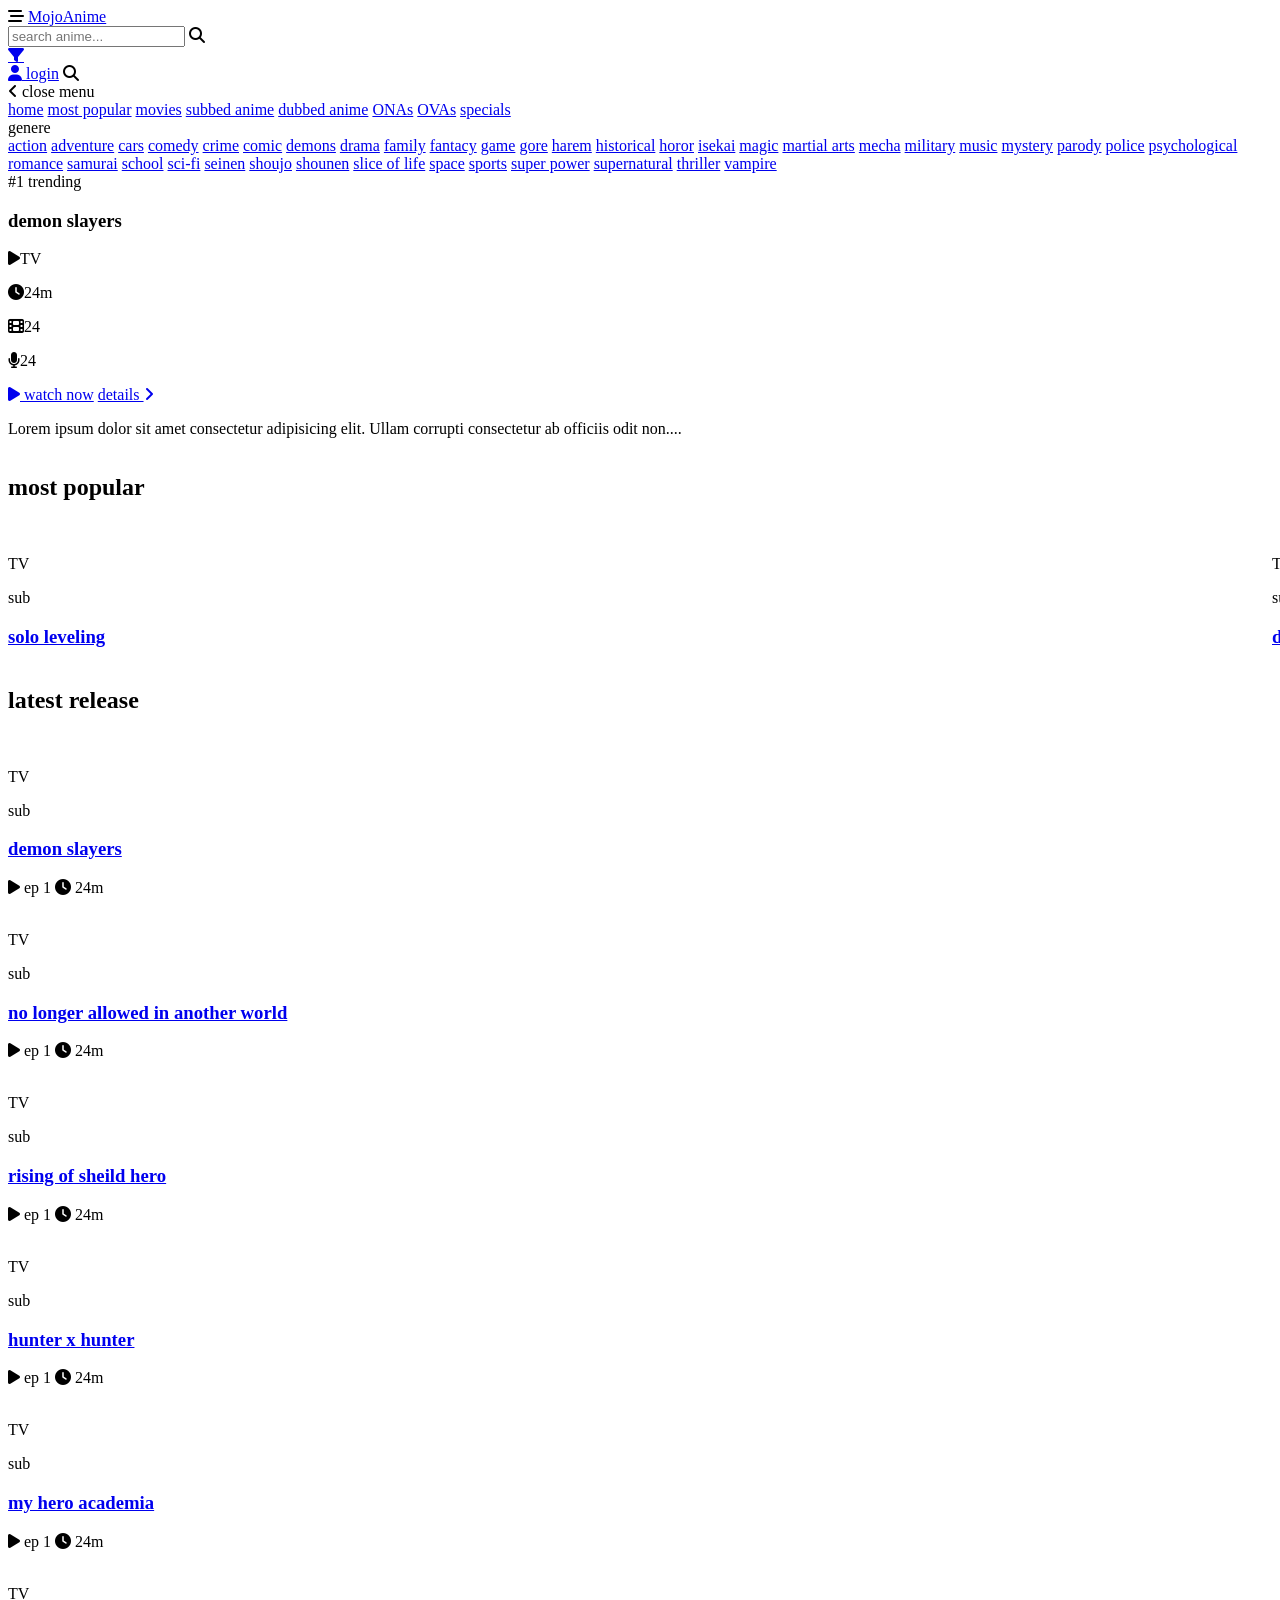
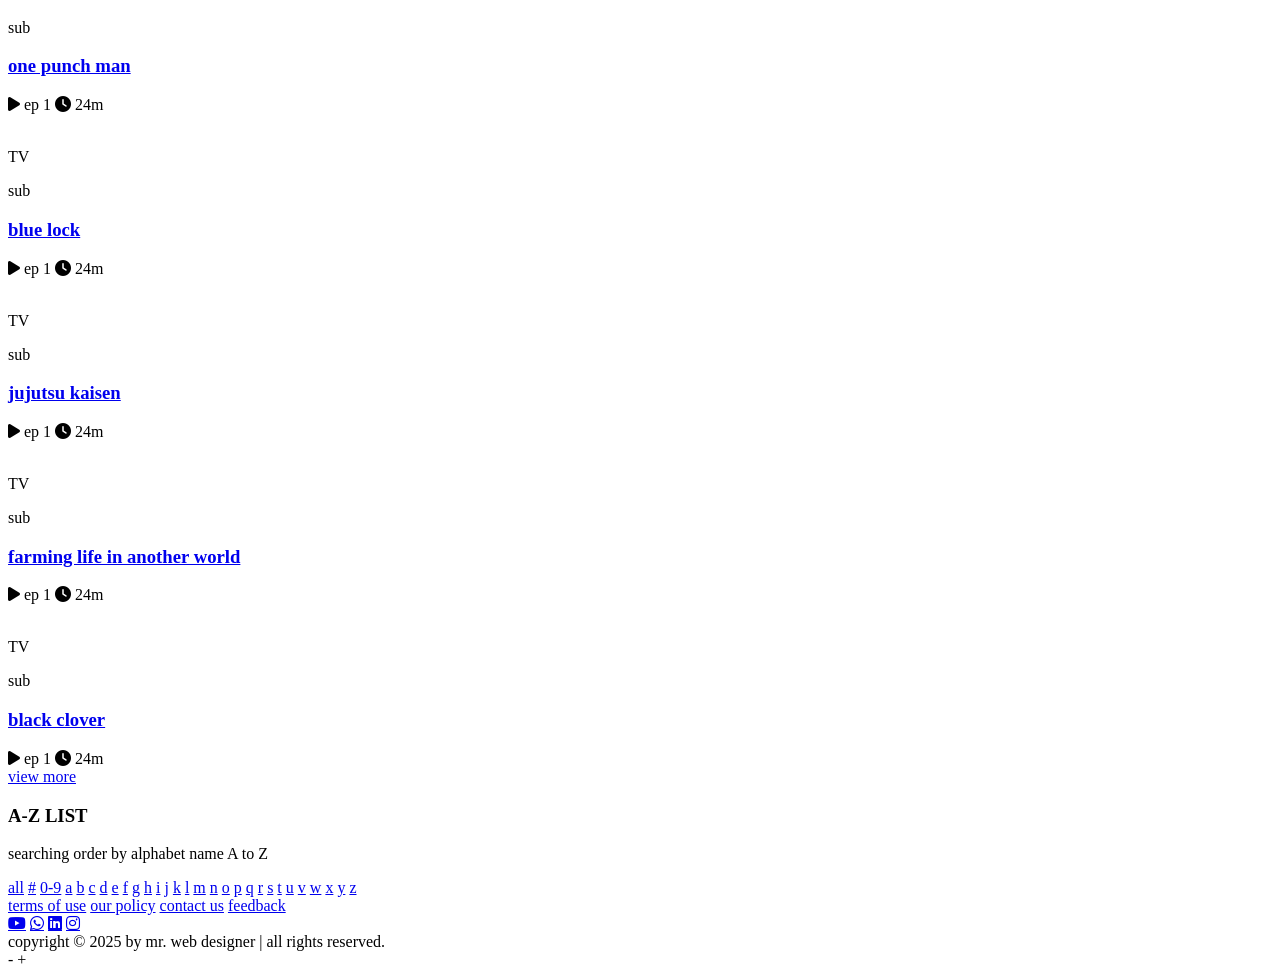
==== index.html @ f56e5560 "Update print statement from 'Hello' to 'Goodbye'" ====
<!DOCTYPE html>
<html lang="en">
<head>
   <meta charset="UTF-8">
<meta name="viewport" content="width=device-width, initial-scale=1.0">
<title>MojoAnime</title>

<base href="/MojoAnime/">

<link rel="stylesheet" href="https://cdn.jsdelivr.net/npm/swiper@11/swiper-bundle.min.css"/>
<link rel="stylesheet" href="css/style.css">
<link rel="stylesheet" href="https://cdnjs.cloudflare.com/ajax/libs/font-awesome/6.5.0/css/all.min.css">
</head>
<body>
   
<header class="header">

   <section class="flex">

      <div class="left">
    <div id="menu-btn" class="fas fa-bars-staggered"></div>
    <a href="index.html" class="logo">MojoAnime</a>
</div>
   
      <div class="search-form">
         <form action="" class="search-bar">
            <input type="search" id="searchBox" class="box" placeholder="search anime...">
            <label for="searchBox" class="fas fa-search"></label>
         </form>
         <a href="filter.html" class="fas fa-filter"></a>
      </div>

      <a href="login.html" class="btn"><i class="fas fa-user"></i> login</a>

      <div id="search-toggler" class="fas fa-search"></div>

   </section>

</header>

<div class="side-bar">

   <nav class="navbar">

      <div id="close-btn"><i class="fas fa-angle-left"></i> close menu</div>

      <a href="home.html">home</a>
      <a href="#">most popular</a>
      <a href="#">movies</a>
      <a href="#">subbed anime</a>
      <a href="#">dubbed anime</a>
      <a href="#">ONAs</a>
      <a href="#">OVAs</a>
      <a href="#">specials</a>

      <div class="title">genere</div>

      <div class="row">
         <a href="#">action</a>
         <a href="#">adventure</a>
         <a href="#">cars</a>
         <a href="#">comedy</a>
         <a href="#">crime</a>
         <a href="#">comic</a>
         <a href="#">demons</a>
         <a href="#">drama</a>
         <a href="#">family</a>
         <a href="#">fantacy</a>
         <a href="#">game</a>
         <a href="#">gore</a>
         <a href="#">harem</a>
         <a href="#">historical</a>
         <a href="#">horor</a>
         <a href="#">isekai</a>
         <a href="#">magic</a>
         <a href="#">martial arts</a>
         <a href="#">mecha</a>
         <a href="#">military</a>
         <a href="#">music</a>
         <a href="#">mystery</a>
         <a href="#">parody</a>
         <a href="#">police</a>
         <a href="#">psychological</a>
         <a href="#">romance</a>
         <a href="#">samurai</a>
         <a href="#">school</a>
         <a href="#">sci-fi</a>
         <a href="#">seinen</a>
         <a href="#">shoujo</a>
         <a href="#">shounen</a>
         <a href="#">slice of life</a>
         <a href="#">space</a>
         <a href="#">sports</a>
         <a href="#">super power</a>
         <a href="#">supernatural</a>
         <a href="#">thriller</a>
         <a href="#">vampire</a>
      </div>

   </nav>

</div>

<div class="hero">

   <div class="hero-slider swiper">

      <div class="swiper-wrapper">

         <div class="slide swiper-slide" style="background:url('images/hero-1.jpg') center/cover no-repeat">
            <section class="content">
               <div>
                  <span>#1 trending</span>
                  <h3>demon slayers</h3>
                  <div class="flex">
                     <p><i class="fas fa-play"></i>TV</p>
                     <p><i class="fas fa-clock"></i>24m</p>
                     <p><i class="fas fa-film"></i>24</p>
                     <p><i class="fas fa-microphone"></i>24</p>
                  </div>
                  <div class="buttons">
                     <a href="watch.html" class="btn"><i class="fas fa-play"></i> watch now</a>
                     <a href="anime_details.html">details <i class="fas fa-angle-right"></i></a>
                  </div>
                  <p class="description">Lorem ipsum dolor sit amet consectetur adipisicing elit. Ullam corrupti consectetur ab officiis odit non....</p>
               </div>
            </section>
         </div>

         <div class="slide swiper-slide" style="background:url('images/hero-2.jpg') center/cover no-repeat">
            <section class="content">
               <div>
                  <span>#2 trending</span>
                  <h3>blue lock</h3>
                  <div class="flex">
                     <p><i class="fas fa-play"></i>TV</p>
                     <p><i class="fas fa-clock"></i>24m</p>
                     <p><i class="fas fa-film"></i>24</p>
                     <p><i class="fas fa-microphone"></i>24</p>
                  </div>
                  <div class="buttons">
                     <a href="#" class="btn"><i class="fas fa-play"></i> watch now</a>
                     <a href="#">details <i class="fas fa-angle-right"></i></a>
                  </div>
                  <p class="description">Lorem ipsum dolor sit amet consectetur adipisicing elit. Ullam corrupti consectetur ab officiis odit non....</p>
               </div>
            </section>
         </div>

         <div class="slide swiper-slide" style="background:url('images/hero-3.jpg') center/cover no-repeat">
            <section class="content">
               <div>
                  <span>#3 trending</span>
                  <h3>jujutsu kaisen</h3>
                  <div class="flex">
                     <p><i class="fas fa-play"></i>TV</p>
                     <p><i class="fas fa-clock"></i>24m</p>
                     <p><i class="fas fa-film"></i>24</p>
                     <p><i class="fas fa-microphone"></i>24</p>
                  </div>
                  <div class="buttons">
                     <a href="#" class="btn"><i class="fas fa-play"></i> watch now</a>
                     <a href="#">details <i class="fas fa-angle-right"></i></a>
                  </div>
                  <p class="description">Lorem ipsum dolor sit amet consectetur adipisicing elit. Ullam corrupti consectetur ab officiis odit non....</p>
               </div>
            </section>
         </div>

         <div class="slide swiper-slide" style="background:url('images/hero-4.jpg') center/cover no-repeat">
            <section class="content">
               <div>
                  <span>#4 trending</span>
                  <h3>Frieren: Beyond Journey's End</h3>
                  <div class="flex">
                     <p><i class="fas fa-play"></i>TV</p>
                     <p><i class="fas fa-clock"></i>24m</p>
                     <p><i class="fas fa-film"></i>24</p>
                     <p><i class="fas fa-microphone"></i>24</p>
                  </div>
                  <div class="buttons">
                     <a href="#" class="btn"><i class="fas fa-play"></i> watch now</a>
                     <a href="#">details <i class="fas fa-angle-right"></i></a>
                  </div>
                  <p class="description">Lorem ipsum dolor sit amet consectetur adipisicing elit. Ullam corrupti consectetur ab officiis odit non....</p>
               </div>
            </section>
         </div>

         <div class="slide swiper-slide" style="background:url('images/hero-5.jpg') center/cover no-repeat">
            <section class="content">
               <div>
                  <span>#5 trending</span>
                  <h3>Mushoku Tensei</h3>
                  <div class="flex">
                     <p><i class="fas fa-play"></i>TV</p>
                     <p><i class="fas fa-clock"></i>24m</p>
                     <p><i class="fas fa-film"></i>24</p>
                     <p><i class="fas fa-microphone"></i>24</p>
                  </div>
                  <div class="buttons">
                     <a href="#" class="btn"><i class="fas fa-play"></i> watch now</a>
                     <a href="#">details <i class="fas fa-angle-right"></i></a>
                  </div>
                  <p class="description">Lorem ipsum dolor sit amet consectetur adipisicing elit. Ullam corrupti consectetur ab officiis odit non....</p>
               </div>
            </section>
         </div>

      </div>

      <div class="swiper-pagination"></div>

   </div>

</div>

<section class="trending">

   <h1 class="heading">most popular</h1>

   <div class="trending-slider posts-container">

      <div class="swiper-wrapper">

         <div class="swiper-slide post">
            <div class="image">
               <img src="images/img-1.jpg" alt="">
               <p class="type">TV</p>
               <p class="caption">sub</p>
            </div>
            <h3><a href="#">solo leveling</a></h3>
         </div>

         <div class="swiper-slide post">
            <div class="image">
               <img src="images/img-2.jpg" alt="">
               <p class="type">TV</p>
               <p class="caption">sub</p>
            </div>
            <h3><a href="#">dangers in my heart</a></h3>
         </div>

         <div class="swiper-slide post">
            <div class="image">
               <img src="images/img-3.jpg" alt="">
               <p class="type">TV</p>
               <p class="caption">sub</p>
            </div>
            <h3><a href="#">chainsaw man</a></h3>
         </div>

         <div class="swiper-slide post">
            <div class="image">
               <img src="images/img-4.jpg" alt="">
               <p class="type">TV</p>
               <p class="caption">sub</p>
            </div>
            <h3><a href="#">bleach</a></h3>
         </div>

         <div class="swiper-slide post">
            <div class="image">
               <img src="images/img-5.jpg" alt="">
               <p class="type">TV</p>
               <p class="caption">sub</p>
            </div>
            <h3><a href="#">one piece</a></h3>
         </div>

         <div class="swiper-slide post">
            <div class="image">
               <img src="images/img-6.jpg" alt="">
               <p class="type">TV</p>
               <p class="caption">sub</p>
            </div>
            <h3><a href="#">naruto</a></h3>
         </div>

      </div>

   </div>

</section>

<section class="latest">

   <h1 class="heading">latest release</h1>

   <div class="posts-container">

      <div class="post">
         <div class="image">
            <img src="images/img-7.jpg" alt="">
            <p class="type">TV</p>
            <p class="caption">sub</p>
         </div>
         <h3><a href="anime_details.html">demon slayers</a></h3>
         <div class="info">
            <span><i class="fas fa-play"></i> ep 1</span>
            <span><i class="fas fa-clock"></i> 24m</span>
         </div>
      </div>

      <div class="post">
         <div class="image">
            <img src="images/img-8.jpg" alt="">
            <p class="type">TV</p>
            <p class="caption">sub</p>
         </div>
         <h3><a href="#">no longer allowed in another world</a></h3>
         <div class="info">
            <span><i class="fas fa-play"></i> ep 1</span>
            <span><i class="fas fa-clock"></i> 24m</span>
         </div>
      </div>

      <div class="post">
         <div class="image">
            <img src="images/img-9.jpg" alt="">
            <p class="type">TV</p>
            <p class="caption">sub</p>
         </div>
         <h3><a href="#">rising of sheild hero</a></h3>
         <div class="info">
            <span><i class="fas fa-play"></i> ep 1</span>
            <span><i class="fas fa-clock"></i> 24m</span>
         </div>
      </div>

      <div class="post">
         <div class="image">
            <img src="images/img-10.jpg" alt="">
            <p class="type">TV</p>
            <p class="caption">sub</p>
         </div>
         <h3><a href="#">hunter x hunter</a></h3>
         <div class="info">
            <span><i class="fas fa-play"></i> ep 1</span>
            <span><i class="fas fa-clock"></i> 24m</span>
         </div>
      </div>

      <div class="post">
         <div class="image">
            <img src="images/img-11.jpg" alt="">
            <p class="type">TV</p>
            <p class="caption">sub</p>
         </div>
         <h3><a href="#">my hero academia</a></h3>
         <div class="info">
            <span><i class="fas fa-play"></i> ep 1</span>
            <span><i class="fas fa-clock"></i> 24m</span>
         </div>
      </div>

      <div class="post">
         <div class="image">
            <img src="images/img-12.jpg" alt="">
            <p class="type">TV</p>
            <p class="caption">sub</p>
         </div>
         <h3><a href="#">one punch man</a></h3>
         <div class="info">
            <span><i class="fas fa-play"></i> ep 1</span>
            <span><i class="fas fa-clock"></i> 24m</span>
         </div>
      </div>

      <div class="post">
         <div class="image">
            <img src="images/img-13.jpg" alt="">
            <p class="type">TV</p>
            <p class="caption">sub</p>
         </div>
         <h3><a href="#">blue lock</a></h3>
         <div class="info">
            <span><i class="fas fa-play"></i> ep 1</span>
            <span><i class="fas fa-clock"></i> 24m</span>
         </div>
      </div>

      <div class="post">
         <div class="image">
            <img src="images/img-14.jpg" alt="">
            <p class="type">TV</p>
            <p class="caption">sub</p>
         </div>
         <h3><a href="#">jujutsu kaisen</a></h3>
         <div class="info">
            <span><i class="fas fa-play"></i> ep 1</span>
            <span><i class="fas fa-clock"></i> 24m</span>
         </div>
      </div>

      <div class="post">
         <div class="image">
            <img src="images/img-15.jpg" alt="">
            <p class="type">TV</p>
            <p class="caption">sub</p>
         </div>
         <h3><a href="#">farming life in another world</a></h3>
         <div class="info">
            <span><i class="fas fa-play"></i> ep 1</span>
            <span><i class="fas fa-clock"></i> 24m</span>
         </div>
      </div>

      <div class="post">
         <div class="image">
            <img src="images/img-16.jpg" alt="">
            
            <p class="type">TV</p>
            <p class="caption">sub</p>
         </div>
         <h3><a href="#">black clover</a></h3>
         <div class="info">
            <span><i class="fas fa-play"></i> ep 1</span>
            <span><i class="fas fa-clock"></i> 24m</span>
         </div>
      </div>

   </div>

   <div class="button">
      <a href="#" class="btn">view more</a>
   </div>

</section>


















<footer class="footer">

   <section>

      <div class="list">
         <h3>A-Z LIST</h3>
         <p>searching order by alphabet name A to Z</p>
         <div class="list-links">
            <a href="#">all</a>
            <a href="#">#</a>
            <a href="#">0-9</a>
            <a href="#">a</a>
            <a href="#">b</a>
            <a href="#">c</a>
            <a href="#">d</a>
            <a href="#">e</a>
            <a href="#">f</a>
            <a href="#">g</a>
            <a href="#">h</a>
            <a href="#">i</a>
            <a href="#">j</a>
            <a href="#">k</a>
            <a href="#">l</a>
            <a href="#">m</a>
            <a href="#">n</a>
            <a href="#">o</a>
            <a href="#">p</a>
            <a href="#">q</a>
            <a href="#">r</a>
            <a href="#">s</a>
            <a href="#">t</a>
            <a href="#">u</a>
            <a href="#">v</a>
            <a href="#">w</a>
            <a href="#">x</a>
            <a href="#">y</a>
            <a href="#">z</a>
         </div>
      </div>

      <div class="row">
         <div class="extra-links">
            <a href="#">terms of use</a>
            <a href="#">our policy</a>
            <a href="#">contact us</a>
            <a href="#">feedback</a>
         </div>
         <div class="share">
            <a href="#" class="fab fa-youtube"></a>
            <a href="#" class="fab fa-whatsapp"></a>
            <a href="#" class="fab fa-linkedin"></a>
            <a href="#" class="fab fa-instagram"></a>
         </div>
      </div>

      <div class="credit">copyright &copy; 2025 by <span>mr. web designer</span> | all rights reserved.</div>

   </section>

</footer>


<script src="https://cdn.jsdelivr.net/npm/swiper@11/swiper-bundle.min.js"></script>

- <script src="/MojoAnime/js/script.js"></script>
+ <script src="js/script.js"></script>

</body>
</html>
---- css/style.css ----
@import url('https://cdnjs.cloudflare.com/ajax/libs/font-awesome/6.7.2/css/all.min.css');

@import url('https://fonts.googleapis.com/css2?family=Poppins:ital,wght@0,100;0,200;0,300;0,400;0,500;0,600;0,700;0,800;0,900;1,100;1,200;1,300;1,400;1,500;1,600;1,700;1,800;1,900&display=swap');

:root{
   --main-color:#FFDD95;
   --light-black:#1a1a1a;
   --black:#222;
   --bg-color:#0d0d0d;
   --white:#fff;
   --light-white:#aaa;
}

*{
   box-sizing: border-box;
   margin: 0; padding: 0;
   text-decoration: none;
   border: 0; outline: 0;
   text-transform: capitalize;
   transition: .2s linear;
   font-family: "Poppins", serif;
}

html{
   font-size: 62.5%;
   scroll-padding-top: 7rem;
   scroll-behavior: smooth;
   overflow-x: hidden;
}

::-webkit-scrollbar{
   width: .8rem;
}

::-webkit-scrollbar-thumb{
   background-color: var(--main-color);
}

::-webkit-scrollbar-track{
   background: none;
}

body{
   background: var(--bg-color);
}

section{
   padding: 2rem;
   max-width: 1200px;
   margin: 0 auto;
}

.btn{
   display: inline-block;
   border-radius: .5rem;
   cursor: pointer;
   margin-top: 1rem;
   padding: .6rem 1.6rem;
   background-color: var(--main-color);
   font-size: 1.8rem;
   color: var(--black);
}

.btn i{
   margin-right: .5rem;
}

.btn:hover{
   background-color: var(--white);
}

.heading{
   font-size: 3rem;
   margin-bottom: 2rem;
   color: var(--main-color);
   padding-bottom: 1.5rem;
   border-bottom: .1rem solid rgba(255,255,255,.2);
}

.header{
   position: sticky;
   top: 0; left: 0; right: 0;
   z-index: 1000;
}

.header.active{
   background: rgba(0,0,0,.8);
   backdrop-filter: blur(4px);
}

.header .flex{
    display: flex;
    align-items: center;
    justify-content: space-between; 
    width: 100%;
}
#menu-btn{
   font-size: 2.5rem;
   cursor: pointer;
   color: var(--main-color);
   margin-right: 1rem;
}


.header .flex .logo a{
   font-size: 2.5rem;
   font-weight: bold;
   font-style:italic ;
   color: var(--white);
}

.header .btn{
   margin-top: 0;
   margin-left: auto;
}

.header .flex .search-form{
   display: flex;
   align-items: center;
   gap: 1rem;
}

.header .flex .search-bar{
   padding: 1rem 1.5rem;
   background: var(--light-black);
   border-radius: .5rem;
   display: flex;
   align-items: center;
   gap: 1rem;
   width: 50rem;
}

.header .flex .search-bar .box{
   width: 100%;
   background: none;
   font-size: 1.8rem;
   color: var(--white);
}

.header .flex .search-bar .box::-webkit-search-cancel-button{
   appearance:none;
}

.header .flex .search-bar label{
   cursor: pointer;
   color: var(--white);
   font-size: 2rem;
}

.header .flex .search-form a{
   display: block;
   font-size: 2rem;
   color: var(--white);
   border-radius: .5rem;
   background: var(--light-black);
   height: 4rem;
   width: 4.5rem;
   line-height: 4rem;
   text-align: center;
}

.header .flex .search-form a:hover{
   background-color: var(--main-color);
   color:var(--black);
}

.header .flex .search-bar label:hover{
   color: var(--main-color);
}

#search-toggler{
   display: none;
   height: 3.5rem;
   width: 4.5rem;
   line-height: 3.5rem;
   font-size: 2rem;
   border-radius: .5rem;
   text-align: center;
   margin-left: 1rem;
   background-color: var(--light-black);
   color: var(--white);
}

#search-toggler:hover{
   background-color: var(--white);
   color: var(--black);
}

.side-bar{
   display: none;
   position: fixed;
   top: 0; left: 0; right: 0; bottom: 0;
   z-index: 1100;
   background: rgba(0,0,0,.3);
   backdrop-filter: blur(10px);
}

.side-bar.active{
   display: block;
}

.side-bar .navbar{
   background: rgba(0,0,0,.8);
   width: 35rem;
   height: 100%;
   padding: 2rem;
   overflow-y: scroll;
   animation: slide-in .2s cubic-bezier(.32,.85,.21,1.26);
}

@keyframes slide-in {
   from{
      opacity: 0;
      transform: translateX(-10rem);
   }
   to{
      opacity: 1;
      transform: translateX(0);
   }
}

#close-btn{
   display: inline-block;
   padding: 1rem 2rem;
   border: .1rem solid #555;
   border-radius: 5rem;
   cursor: pointer;
   font-size: 1.8rem;
   color: var(--white);
   margin-bottom: 2rem;
}

#close-btn i{
   margin-right: .5rem;
}

#close-btn:hover{
   background: var(--white);
   color: var(--black);
}

.side-bar .navbar a{
   display: block;
   font-size: 1.6rem;
   color: var(--main-color);
   padding: .6rem 0;
}

.side-bar .navbar a:hover{
   color: var(--white);
}

.side-bar .navbar .title{
   font-size: 2rem;
   color: var(--white);
   margin: 1rem 0;
   text-align: center;
   background: var(--light-black);
   padding: .8rem 0;
   border-radius: .5rem;
   display: block;
}

.side-bar .navbar .row{
   column-count: 2;
   column-gap: 2rem;
}

.hero .slide{
   position: relative;
   z-index: 0;
}

.hero .slide::before{
    content: '';
    background: linear-gradient(
        to right,
        rgba(0,0,0,1) 50%,
        rgba(0,0,0,0.7) 70%,
        rgba(0,0,0,0.3) 85%,
        transparent 100%
    );
    position: absolute;
    top: 0; left: 0; right: 0; bottom: 0;
    z-index: 1;
}

.hero .slide .content{
   height: 100vh;
   display: flex;
   align-items: center;
   justify-content: flex-start;   
   padding-left: 2rem;             
   position: relative;
   z-index: 2;
}

.hero .slide .content span{
   color: var(--main-color);
   font-size: 2rem;
   text-transform: uppercase;
}

.hero .slide .content h3{
   font-size: clamp(2rem, 5rem, 7rem);
   color: var(--white);
   max-width: 50rem;
   line-height: 1.2;
   margin-top: .5rem;
   margin-bottom: 1.5rem;
}

.hero .slide .content .flex{
   display: flex;
   gap:1.5rem;
}

.hero .slide .content .flex p{
   font-size: 1.8rem;
   color: var(--light-white);
}

.hero .slide .content .flex p i{
   color: var(--white);
   padding-right: .8rem;
}

.hero .slide .content .buttons{
   margin: 2rem 0;
}

.hero .slide .content .buttons a:last-child{
   margin-left: 1.5rem;
   font-size: 1.8rem;
   color: var(--white);
}

.hero .slide .content .buttons a:last-child i{
   margin-left: .5rem;
}

.hero .slide .content .buttons a:last-child:hover{
   color: var(--main-color);
}

.hero .slide .content .description{
   font-size: 1.8rem;
   color: var(--light-white);
   max-width: 50rem;
   line-height: 1.8;
}

.hero .swiper-pagination-bullets{
   bottom: 3rem;
}

.hero .swiper-pagination-bullet{
   margin-bottom: 1rem;
   background: var(--white);
   opacity: .5;
   height: 1.5rem;
   width: 1.5rem;
}

.hero .swiper-pagination-bullet-active{
   opacity: 1;
   background-color: var(--main-color);
}

.trending .posts-container{
   display: block;
   overflow-x: hidden;
   position: relative;
}

.trending .posts-container::before,
.trending .posts-container::after{
   content: '';
   position: absolute;
   height: 100%;
   width: 5rem;
   pointer-events: none;
   z-index: 2;
}

.trending .posts-container::before{
   top: 0; left: -.1rem;
   background: linear-gradient(90deg, rgba(13,13,13,.8), transparent);
}

.trending .posts-container::after{
   top: 0; right: -.1rem;
   background: linear-gradient(270deg, rgba(13,13,13,.8), transparent);
}

.trending .posts-container .post{
   width: 20rem;
}

.posts-container{
   display: grid;
   grid-template-columns: repeat(auto-fit, 20rem);
   gap: 2rem;
   align-items: flex-start;
   justify-content: center;
}

.posts-container .post{
   user-select: none;
}

.posts-container .post .image{
   position: relative;
   height: 30rem;
   overflow: hidden;
   border-radius: .5rem;
}

.posts-container .post .image img{
   height: 100%;
   width: 100%;
   object-fit: cover;
}

.posts-container .post .image::before{
   content: '';
   position: absolute;
   top: 0; left: 0;
   height: 100%;
   width: 100%;
   background: linear-gradient(rgba(13,13,13,.8), transparent, rgba(13,13,13,.8));
   transition: .2s linear;
}

.posts-container .post .image:hover::before{
   opacity: 0;
}

.posts-container .post .image .type{
   position: absolute;
   top: 0; left: 0;
   background: var(--white);
   color: var(--black);
   padding:.1rem .5rem;
   border-bottom-right-radius: .5rem;
   font-size: 1.5rem;
}

.posts-container .post .image .caption{
   position: absolute;
   bottom: 0; right: 0;
   background: var(--main-color);
   color: var(--black);
   padding:.1rem .5rem;
   border-top-left-radius: .5rem;
   font-size: 1.5rem;
}

.posts-container .post h3{
   margin: 1rem 0;
   font-weight: normal;
   
}

.posts-container .post h3 a{
   overflow: hidden;
   display: block;
   text-overflow: ellipsis;
   width:20rem;
   white-space: nowrap;
   font-size: 1.8rem;
   color: var(--white);
}

.posts-container .post h3 a:hover{
   color: var(--main-color);
}

.posts-container .post .info span{
   font-size: 1.6rem;
   color: var(--light-white);
}

.posts-container .post .info span i{
   margin-right: .5rem;
}

.posts-container .post .info span:last-child{
   margin-left: 1.5rem;
}

.latest .button{
   margin-top: 3.5rem;
   margin-bottom: 1rem;
   text-align: center;
}

.filter form{
   background-color: var(--black);
   padding: 1.5rem;
   border-radius: .5rem;
}

.filter form .list-container{
   display: flex;
   gap: 1.5rem;
   flex-wrap: wrap;
   align-items: center;
   margin-bottom: 2rem;
}

.filter form .list{
   flex:1 1 25rem;
   background-color: var(--light-black);
   border-radius: .5rem;
   padding: 1rem 1.5rem;
   position: relative;
   display: flex;
}

.filter form .list span{
   color: var(--light-white);
   font-size: 1.8rem;
}

.filter form .list .output{
   width: 100%;
   background: none;
   padding: 0 1rem;
   font-size: 2rem;
   color: var(--main-color);
}

.filter form .list .items{
   position: absolute;
   top: 100%; left: 0; right: 0;
   background: var(--light-black);
   padding: .5rem 1rem;
   border-bottom-right-radius: .5rem;
   border-bottom-left-radius: .5rem;
   transform: scaleY(0);
   transform-origin: top;
   z-index: 1;
}

.filter form .list .item:hover,
.filter form .list:hover .items,
.filter form .list .output:focus + .items,
.filter form .list .output:focus-within + .items
{
   transform: scaleY(1);
}

.filter form .list:hover{
   border-bottom-right-radius: 0;
   border-bottom-left-radius: 0;
}

.filter form .list .items .item{
   padding: .5rem 1rem;
   font-size: 1.8rem;
   color: var(--light-white);
   border-radius: .5rem;
   background-color: var(--black);
   margin: .5rem 0;
   cursor: pointer;
}

.filter form .list .items .item:hover{
   padding-left: 2rem;
   color: var(--main-color);
}

.filter .genere .flex{
   display: flex;
   flex-wrap: wrap;
   gap: 1rem;
}

.filter .genere .flex a{
   background-color: var(--light-black);
   padding: .5rem 1rem;
   font-size: 1.8rem;
   color: var(--light-white);
   border-radius: .5rem;
}

.filter .genere .flex a:hover{
   background-color: var(--main-color);
   color: var(--black);
}

.filter .genere{
   display: flex;
   flex-wrap: wrap;
   gap: 1rem;
}

.filter .genere input[type="checkbox"]{
   display: none;
}

.filter .genere label{
   font-size: 1.8rem;
   color: var(--light-white);
   cursor: pointer;
   padding: .5rem 1rem;
   background-color: var(--light-black);
   border-radius: .5rem;
   user-select: none;
}

.filter .genere input[type="checkbox"]:checked + label,
.filter .genere label:hover{
   background-color: var(--main-color);
   color: var(--black);
}

.filter .btn{
   margin-bottom: 0;
   margin-top: 2rem;
   text-align: center;
}

.anime-details .row{
   display: flex;
   gap: 2rem;
   background: var(--light-black);
   padding: 2rem;
   border-radius: .5rem;
}

.anime-details .row .image{
   width: 20rem;
}

.anime-details .row .image img{
   height: 30rem;
   width: 20rem;
   object-fit: cover;
   border-radius: .5rem;
}

.anime-details .row .image .rating{
   background: var(--black);
   padding: .8rem 1rem;
   text-align: center;
   border-radius: .5rem;
   margin: 1rem 0;
}

.anime-details .row .image .rating p{
   font-size: 2rem;
   color: var(--white);
   margin-bottom: .5rem;
}

.anime-details .row .image .rating p span{
   color: var(--main-color);
}

.anime-details .row .image .rating i{
   font-size: 1.8rem;
   color: yellow;
}

.anime-details .row .image .buttons .btn{
   text-align: center;
   width: 100%;
}

.anime-details .row .image .buttons .btn:last-child{
   background-color: crimson;
   color: var(--white);
}

.anime-details .row .image .buttons .btn:last-child:hover{
   color: var(--black);
   background-color: var(--white);
}

.anime-details .row .content .title{
   font-size: 3rem;
   color: var(--white);
}

.anime-details .row .content .synopsis{
   font-size: 1.6rem;
   color: var(--light-white);
   line-height: 1.8;
   padding: 1rem 0;
}

.anime-details .row .content .flex{
   display: flex;
   flex-wrap: wrap;
   gap: 1rem;
   padding: 1rem 0;
}

.anime-details .row .content .flex p{
   flex: 1 1 30rem;
   font-size: 1.8rem;
   color: var(--light-white);
}

.anime-details .row .content .flex p span{
   color: var(--white);
}

.anime-details .row .content .genere{
   display: flex;
   flex-wrap: wrap;
   gap: 1rem;
   margin-top: 2rem;
}

.anime-details .row .content .genere a{
   padding: .5rem 1rem;
   font-size: 1.8rem;
   border: .1rem solid rgba(255,255,255,.1);
   border-radius: .5rem;
   color: var(--main-color);
}

.anime-details .row .content .genere a:hover{
   background-color: var(--main-color);
   color: var(--black);
}

.drops{
   margin: 1rem 0;
   background-color: var(--light-black);
   padding: 1.5rem 2rem;
   border-radius: .5rem;
}

.drops p{
   font-size: 2rem;
   color: var(--white);
}

.drops .flex{
   display: flex;
   flex-wrap: wrap;
   gap: 1rem;
   margin-top: .5rem;
}

.drops .flex a{
   font-size: 1.8rem;
   background-color: var(--light-white);
   padding: .5rem 1rem;
   color: var(--light-black);
   border-radius: .5rem;
}

.drops .flex a.active{
   background-color: var(--white);
}

.drops .flex a:hover{
   background-color: var(--main-color);
}

.watch .video p{
   padding: 1rem;
   font-size: 1.8rem;
   color: var(--light-white);
   background-color: var(--light-black);
   margin-bottom: 1rem;
   border-radius: .5rem;
}

.watch .video video{
   width: 100%;
}

.watch .controls{
   display: flex;
   gap: 1rem;
   justify-content: space-between;
   margin: 1rem 0;
}

.watch .controls a{
   padding: 1rem;
   border-radius: .5rem;
   background-color: var(--light-black);
   font-size: 1.8rem;
   color: var(--light-white);
   width: 10rem;
   text-align: center;
   user-select: none;
}

.watch .controls a:hover{
   color: var(--black);
   background-color: var(--main-color);
}

.watch .controls a.disabled{
   pointer-events: none;
   opacity: .5;
}

.watch .sub{
   display: flex;
   flex-wrap: wrap;
   gap: 2rem;
   background-color: var(--black);
   padding: 1rem;
   border-radius: .5rem;
   align-items: center;
}

.watch .sub span{
   font-size: 1.8rem;
   color: var(--light-white);
}

.watch .sub .flex{
   display: flex;
   gap: 1rem;
   flex-wrap: wrap;
}

.watch .sub .flex a{
   font-size: 1.8rem;
   color: var(--light-white);
   padding: .5rem 1rem;
   border-radius: .5rem;
   background-color: var(--light-black);
}

.watch .sub .flex a.active,
.watch .sub .flex a:hover{
   background-color: var(--main-color);
   color: var(--black);
}

.comments-container .login-box{
   border-radius: .5rem;
   background-color: var(--light-black);
   padding: 1rem 1.5rem;
   margin-bottom: 2rem;
   display: flex;
   gap: 1rem;
   align-items: center;
   justify-content: space-between;
   flex-wrap: wrap;
}

.comments-container .login-box .btn{
   margin-top: 0;
}

.comments-container .login-box p{
   font-size: 1.8rem;
   color: var(--light-white);
}

.comments-container .comments{
   display: flex;
   flex-flow: column;
   gap: 1rem;
}

.comments-container .comments .user{
   padding: 1.5rem;
   border-radius: .5rem;
   background-color: var(--light-black);
}

.comments-container .comments .user .flex{
   display: flex;
   align-items: center;
   gap: 1rem;
}

.comments-container .comments .user .flex img{
   height: 7rem;
   width: 7rem;
   border-radius: 50%;
}

.comments-container .comments .user .flex p{
   font-size: 1.8rem;
   color: var(--white);
}

.comments-container .comments .user .flex span{
   font-size: 1.5rem;
   color: var(--light-white);
}

.comments-container .comments .user .text{
   font-size: 1.8rem;
   color: var(--light-white);
   background-color: var(--black);
   padding: 1rem;
   border-radius: .5rem;
   margin-top: 2rem;
   position: relative;
}

.comments-container .comments .user .text::before{
   content: '';
   position: absolute;
   top: -.8rem; left: 2.5rem;
   height: 1.5rem; width: 1.5rem;
   background-color: var(--black);
   transform: rotateZ(45deg);
}

.login form{
   margin: 0 auto;
   max-width: 50rem;
   background-color: var(--light-black);
   border-radius: .5rem;
   padding: 2rem;
   text-align: center;
}

.login form h3{
   font-size: 3rem;
   text-transform: uppercase;
   color: var(--white);
   margin-bottom: 1rem;
}

.login form .input{
   margin: .5rem 0;
   width: 100%;
   background-color: var(--black);
   padding: 1.4rem;
   color: var(--white);
   font-size: 1.8rem;
   border-radius: .5rem;
}

.login form .btn{
   width: 100%;
}

.login form p{
   margin-top: 2rem;
   color: var(--light-white);
   font-size: 1.8rem;
}

.login form p a{
   color: var(--white);
   text-decoration: underline;
}

.login form p a:hover{
   color: var(--main-color);
}























.footer{
   background: var(--light-black)
}

.footer .list h3{
   font-size: 3rem;
   color: var(--white);
}

.footer .list p{
   font-size: 1.4rem;
   color: var(--light-white);
   padding: .5rem 0;
   line-height: 1.6;
}

.footer .list .list-links{
   display: flex;
   gap: 1rem;
   flex-wrap: wrap;
   margin: 1rem 0;
   padding-top: 1rem;
}

.footer .list .list-links a{
   font-size: 2rem;
   padding: .5rem 1rem;
   background-color: var(--bg-color);
   border-radius: .5rem;
   color: var(--light-white);
}

.footer .list .list-links a:hover{
   background-color: var(--main-color);
   color: var(--black);
}

.footer .row{
   display: flex;
   justify-content: space-between;
   gap: 2rem;
   align-items: center;
   padding: 1rem 0;
}

.footer .row .extra-links a{
   display: inline-block;
   font-size: 1.8rem;
   color: var(--light-white);
   margin-right: 1.5rem;
}

.footer .row .extra-links a:hover{
   color: var(--main-color);
}

.footer .row .share a{
   font-size: 2rem;
   height: 4rem;
   width: 4.5rem;
   line-height: 4rem;
   border-radius: .5rem;
   background-color: var(--bg-color);
   text-align: center;
   color: var(--light-white);
   margin-left: .5rem;
}

.footer .row .share a:hover{
   color: var(--black);
   background-color: var(--main-color);
}

.footer .credit{
   border-top: .1rem solid rgba(255,255,255,.1);
   margin-top: 1rem;
   padding-top: 3rem;
   padding-bottom: 1rem;
   line-height: 1.6;
   text-align: center;
   font-size: 2rem;
   color: var(--light-white);
}

.footer .credit span{
   color: var(--main-color);
}



@media (max-width:1200px){

   html{
      font-size: 55%;
   }

}

@media (max-width:991px){

   #search-toggler{
      display: inline-block;
   }

   .header .flex .search-form{
      background-color: var(--bg-color);
      position: absolute;
      top: calc(100% - .1rem); left: 0; right: 0;
      padding: 1.5rem;
      border-top: .1rem solid rgba(255,255,255,.2);
      clip-path: polygon(0 0, 100% 0, 100% 0, 0 0);
   }

   .header .flex .search-form.active{
      clip-path: polygon(0 0, 100% 0, 100% 100%, 0% 100%);
   }

   .header .flex .search-form .search-bar{
      width: 100%;
   }

   .anime-details .row{
      flex-flow: column;
      align-items: center;
   }

   .footer .list{
      text-align: center;
   }

   .footer .list .list-links{
      justify-content: center;
   }

   .footer .row{
      flex-flow: column;
      text-align: center;
   }

   .footer .row .extra-links a{
      padding: 1rem;
   }

}

@media (max-width:450px){

   html{
      font-size: 50%;
   }

   .hero .slide .content h3{
      font-size: 4rem;
   }

   .hero .slide::before{
      background: rgba(0,0,0,.7);

   }

}
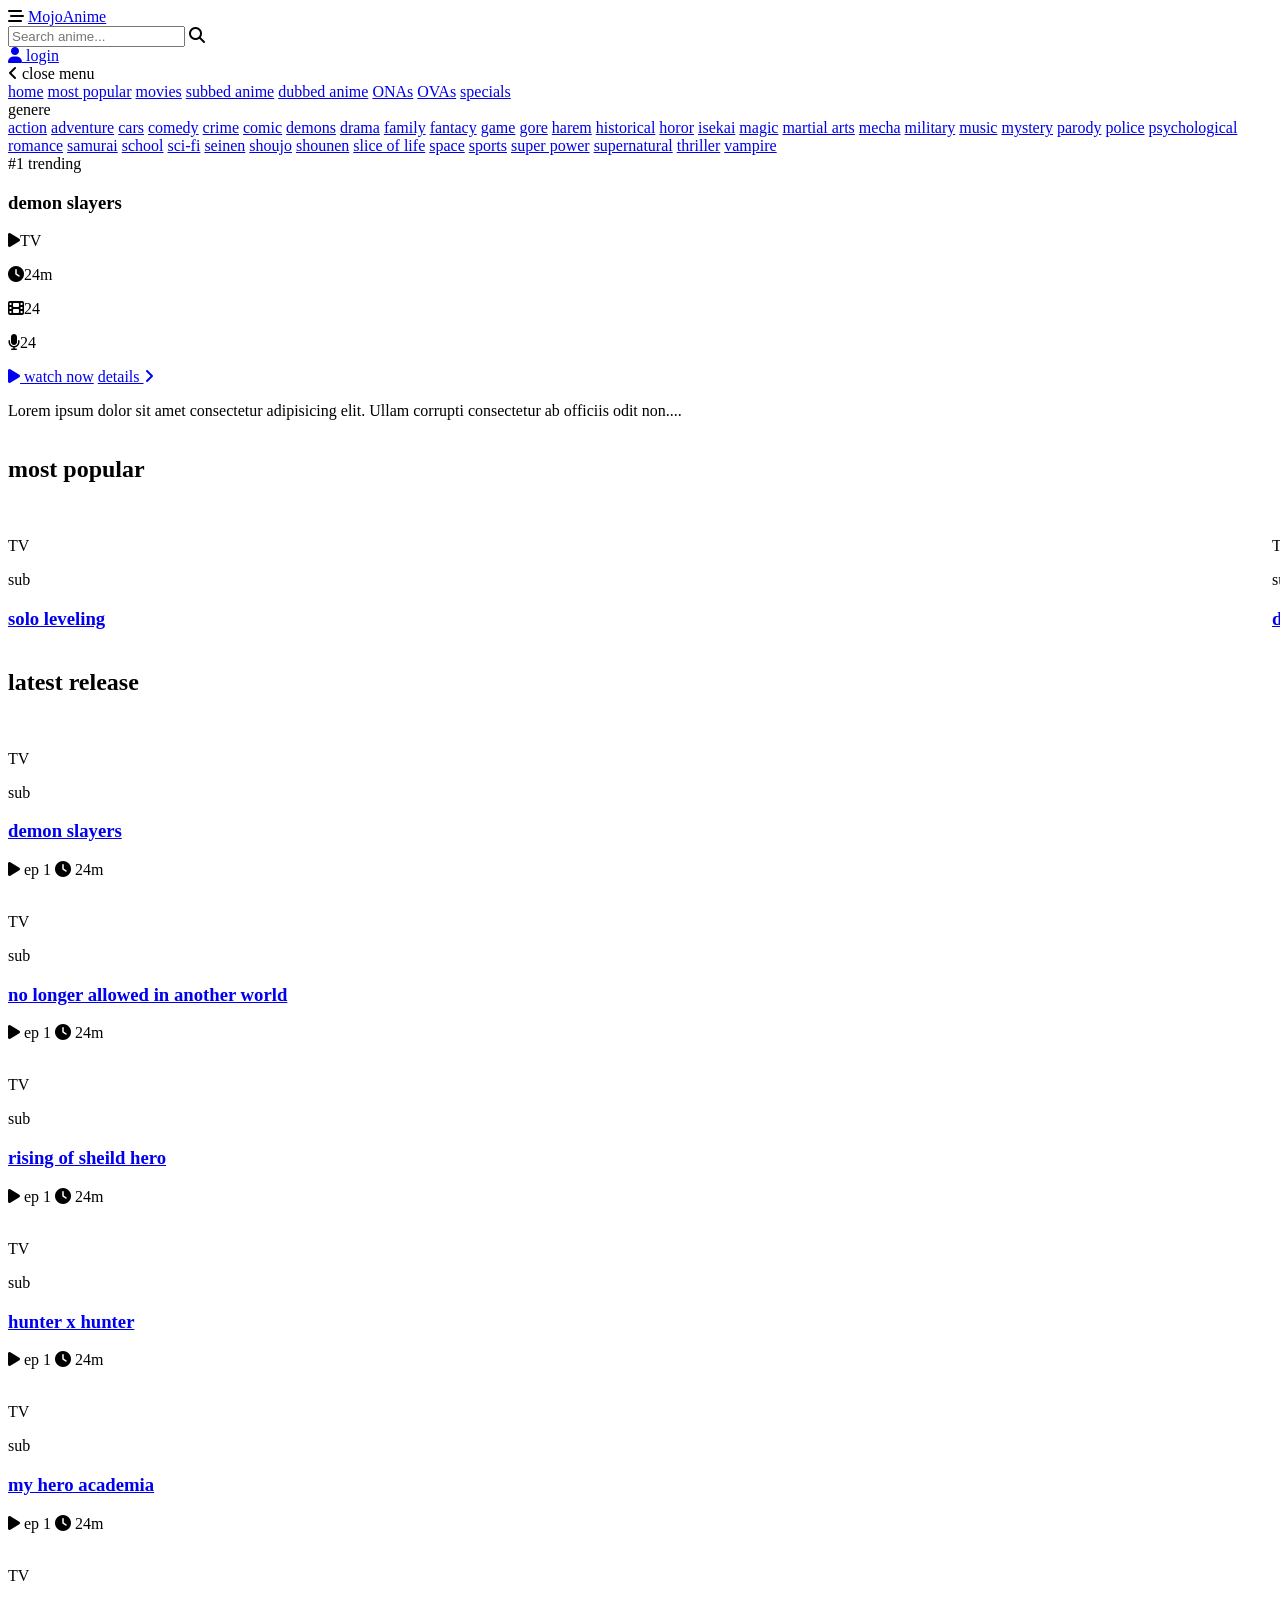
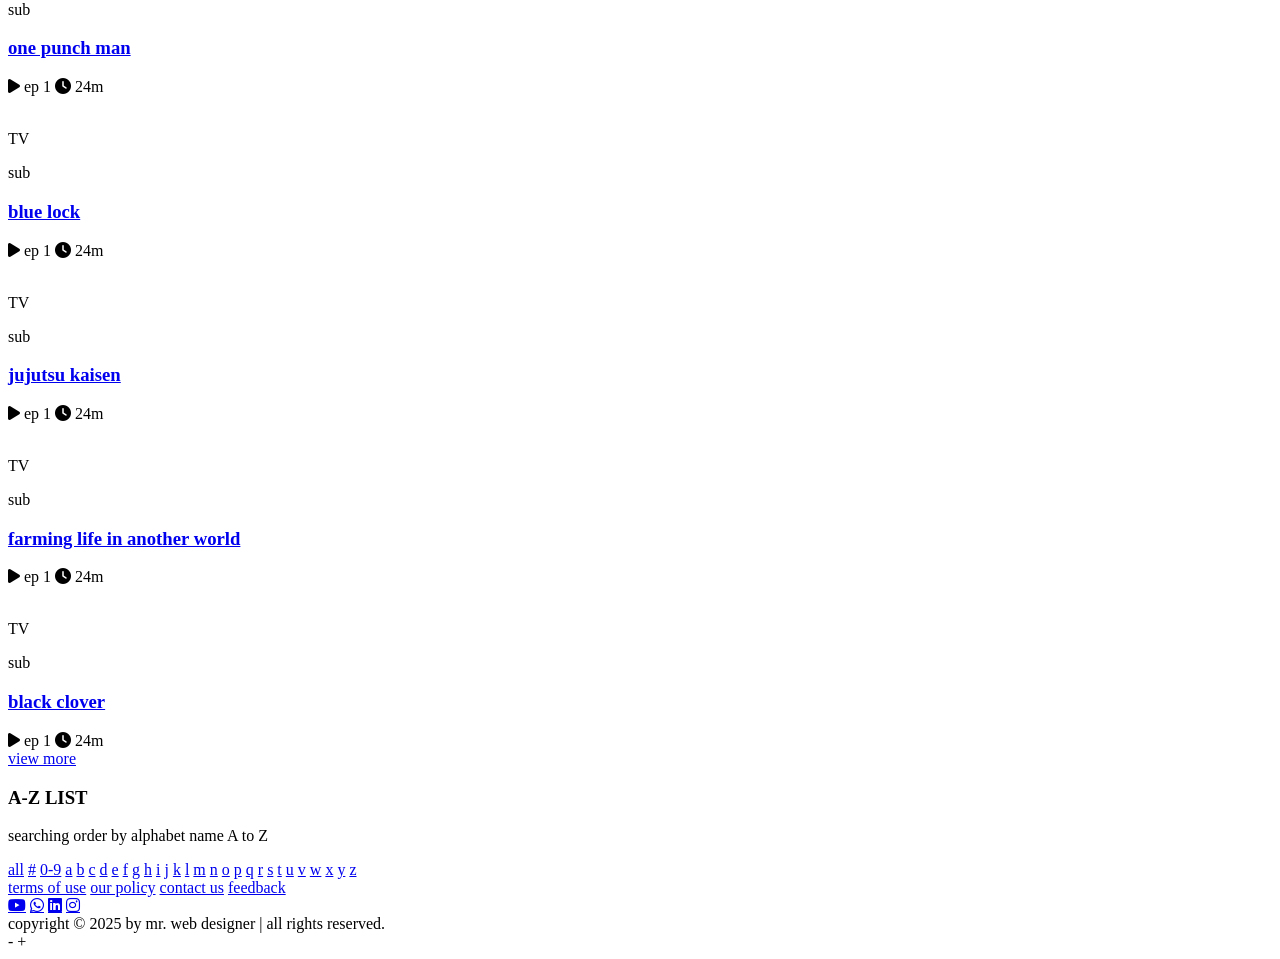
==== commit f85f5ed8: "Update index.html" ====
--- a/index.html
+++ b/index.html
@@ -12,29 +12,31 @@
 <link rel="stylesheet" href="https://cdnjs.cloudflare.com/ajax/libs/font-awesome/6.5.0/css/all.min.css">
 </head>
 <body>
-   
-<header class="header">
-
-   <section class="flex">
-
-      <div class="left">
-    <div id="menu-btn" class="fas fa-bars-staggered"></div>
-    <a href="index.html" class="logo">MojoAnime</a>
-</div>
-   
-      <div class="search-form">
-         <form action="" class="search-bar">
-            <input type="search" id="searchBox" class="box" placeholder="search anime...">
-            <label for="searchBox" class="fas fa-search"></label>
-         </form>
-         <a href="filter.html" class="fas fa-filter"></a>
-      </div>
-
-      <a href="login.html" class="btn"><i class="fas fa-user"></i> login</a>
-
-      <div id="search-toggler" class="fas fa-search"></div>
-
-   </section>
+     
+   <header class="header">
+
+  <div class="flex">
+
+    <!-- LEFT -->
+    <div class="left">
+      <div id="menu-btn" class="fas fa-bars-staggered"></div>
+      <a href="index.html" class="logo">MojoAnime</a>
+    </div>
+
+    <!-- CENTER -->
+    <div class="search-form">
+      <form class="search-bar">
+        <input type="search" class="box" placeholder="Search anime...">
+        <label class="fas fa-search"></label>
+      </form>
+    </div>
+
+    <!-- RIGHT -->
+    <a href="login.html" class="btn">
+      <i class="fas fa-user"></i> login
+    </a>
+
+  </div>
 
 </header>
 
--- a/css/style.css
+++ b/css/style.css
@@ -77,9 +77,12 @@
    border-bottom: .1rem solid rgba(255,255,255,.2);
 }
 
+/* HEADER */
 .header{
    position: sticky;
-   top: 0; left: 0; right: 0;
+   top: 0;
+   left: 0;
+   right: 0;
    z-index: 1000;
 }
 
@@ -89,56 +92,74 @@
 }
 
 .header .flex{
-    display: flex;
-    align-items: center;
-    justify-content: space-between; 
-    width: 100%;
-}
+   display: flex;
+   align-items: center;
+   gap: 2rem;
+   padding: 1rem 3rem;
+}
+
+.left{
+   display: flex;
+   align-items: center;
+   gap: 1rem;
+}
+
+.header .logo{
+   font-size: 2.5rem;
+   font-weight: bold;
+   font-style: italic;
+   color: var(--white);
+}
+
 #menu-btn{
    font-size: 2.5rem;
    cursor: pointer;
    color: var(--main-color);
-   margin-right: 1rem;
-}
-
-
-.header .flex .logo a{
-   font-size: 2.5rem;
-   font-weight: bold;
-   font-style:italic ;
-   color: var(--white);
-}
-
-.header .btn{
-   margin-top: 0;
-   margin-left: auto;
-}
-
-.header .flex .search-form{
-   display: flex;
-   align-items: center;
-   gap: 1rem;
-}
-
-.header .flex .search-bar{
-   padding: 1rem 1.5rem;
+}
+
+.header .search-form{
+   margin: 0 auto;
+   width: 100%;
+   max-width: 500px;
+   display: flex;
+   align-items: center;
+   gap: 1rem;
+}
+
+.header .search-bar{
+   flex: 1;
+   display: flex;
+   align-items: center;
    background: var(--light-black);
    border-radius: .5rem;
-   display: flex;
-   align-items: center;
-   gap: 1rem;
-   width: 50rem;
-}
-
-.header .flex .search-bar .box{
+   padding: 0.8rem 1rem;
+}
+
+.header .search-bar .box{
    width: 100%;
    background: none;
-   font-size: 1.8rem;
-   color: var(--white);
-}
-
-.header .flex .search-bar .box::-webkit-search-cancel-button{
-   appearance:none;
+   color: var(--white);
+   font-size: 1.6rem;
+}
+
+.header .search-bar label{
+   color: var(--white);
+   cursor: pointer;
+}
+
+.header .search-form a{
+   display: flex;
+   align-items: center;
+   justify-content: center;
+   width: 4rem;
+   height: 4rem;
+   background: var(--light-black);
+   border-radius: .5rem;
+   color: var(--white);
+}
+
+.header .btn{
+   margin-left: auto;
 }
 
 .header .flex .search-bar label{
@@ -1140,4 +1161,37 @@
 
    }
 
-}
+/* FINAL HEADER FIX (WORKING) */
+
+.header{
+   width: 100%;
+}
+
+.header .flex{
+   display: flex;
+   align-items: center;
+   justify-content: space-between;
+   width: 100%;
+   padding: 1rem 2rem;
+}
+
+.left{
+   display: flex;
+   align-items: center;
+   gap: 1rem;
+}
+
+.header .search-form{
+   flex: 1;
+   display: flex;
+   justify-content: center;
+}
+
+.header .search-bar{
+   width: 100%;
+   max-width: 400px;
+}
+
+.header .btn{
+   margin-left: auto;
+}
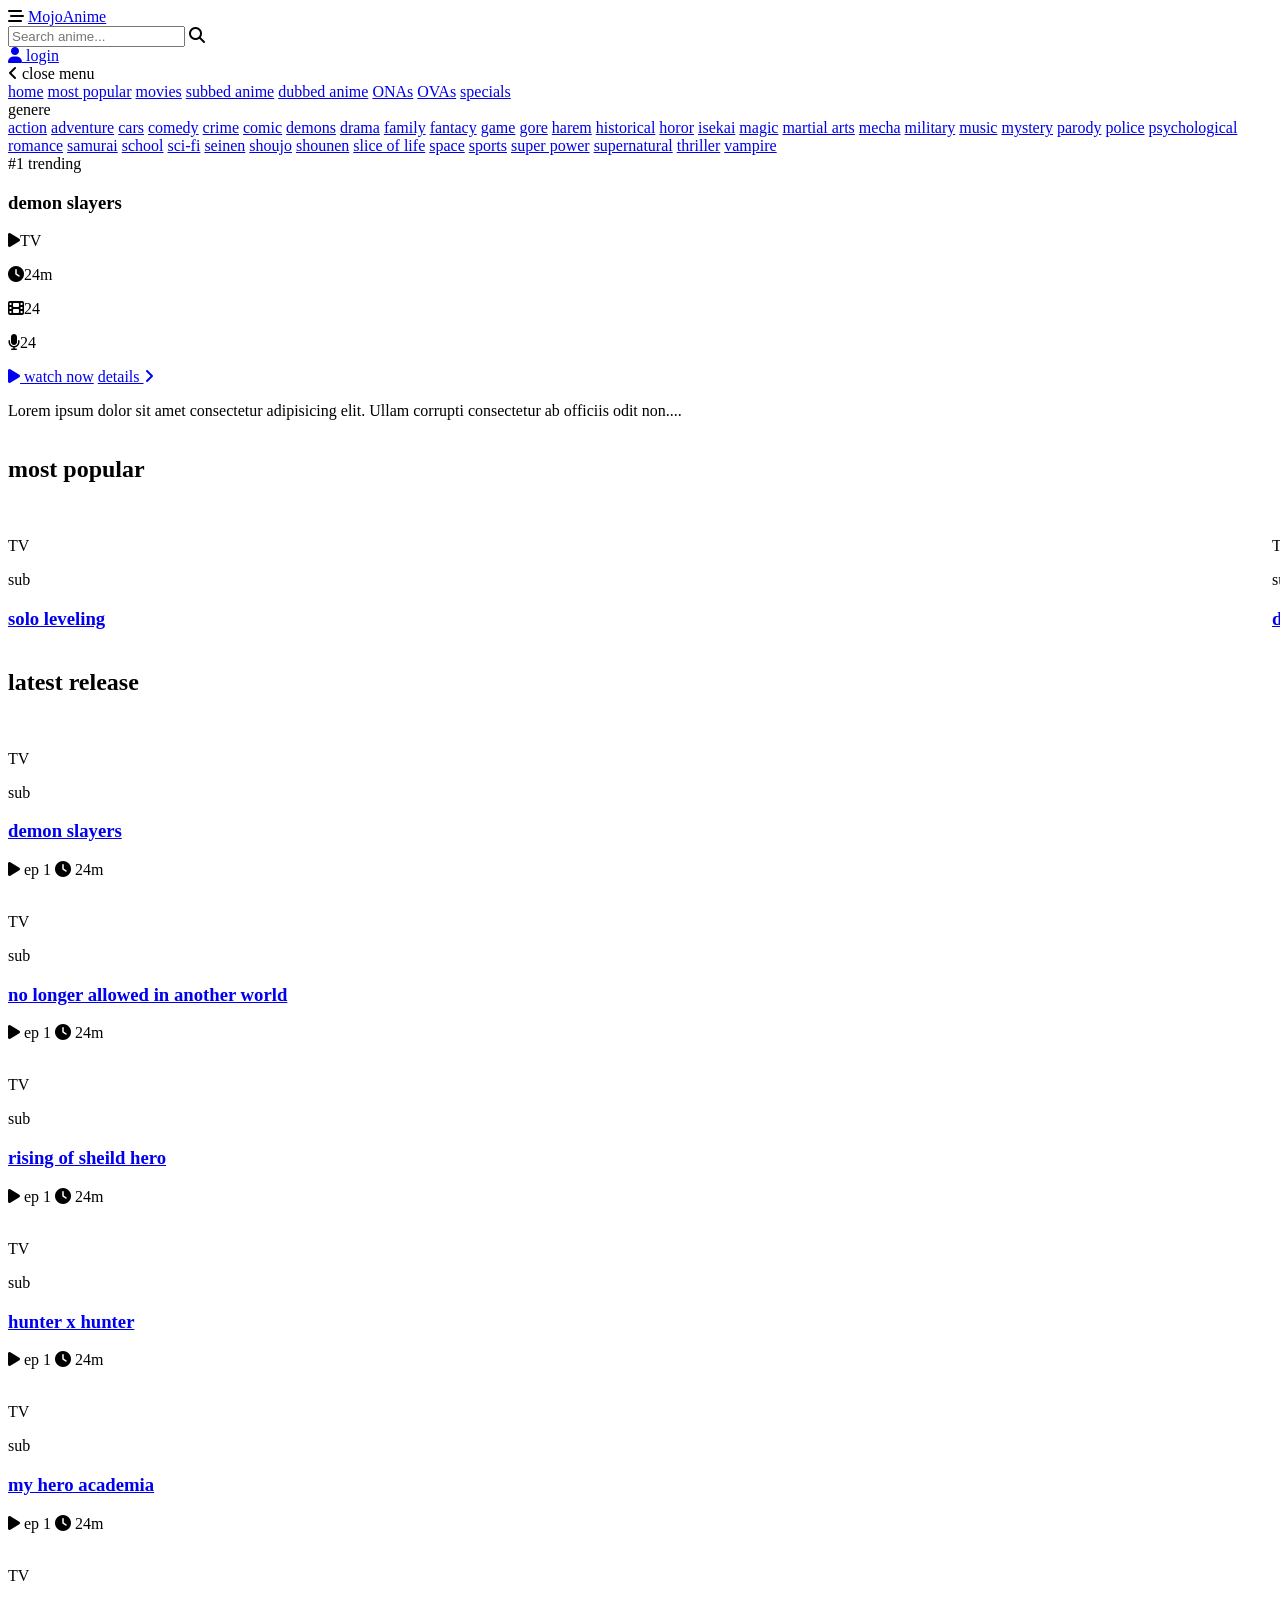
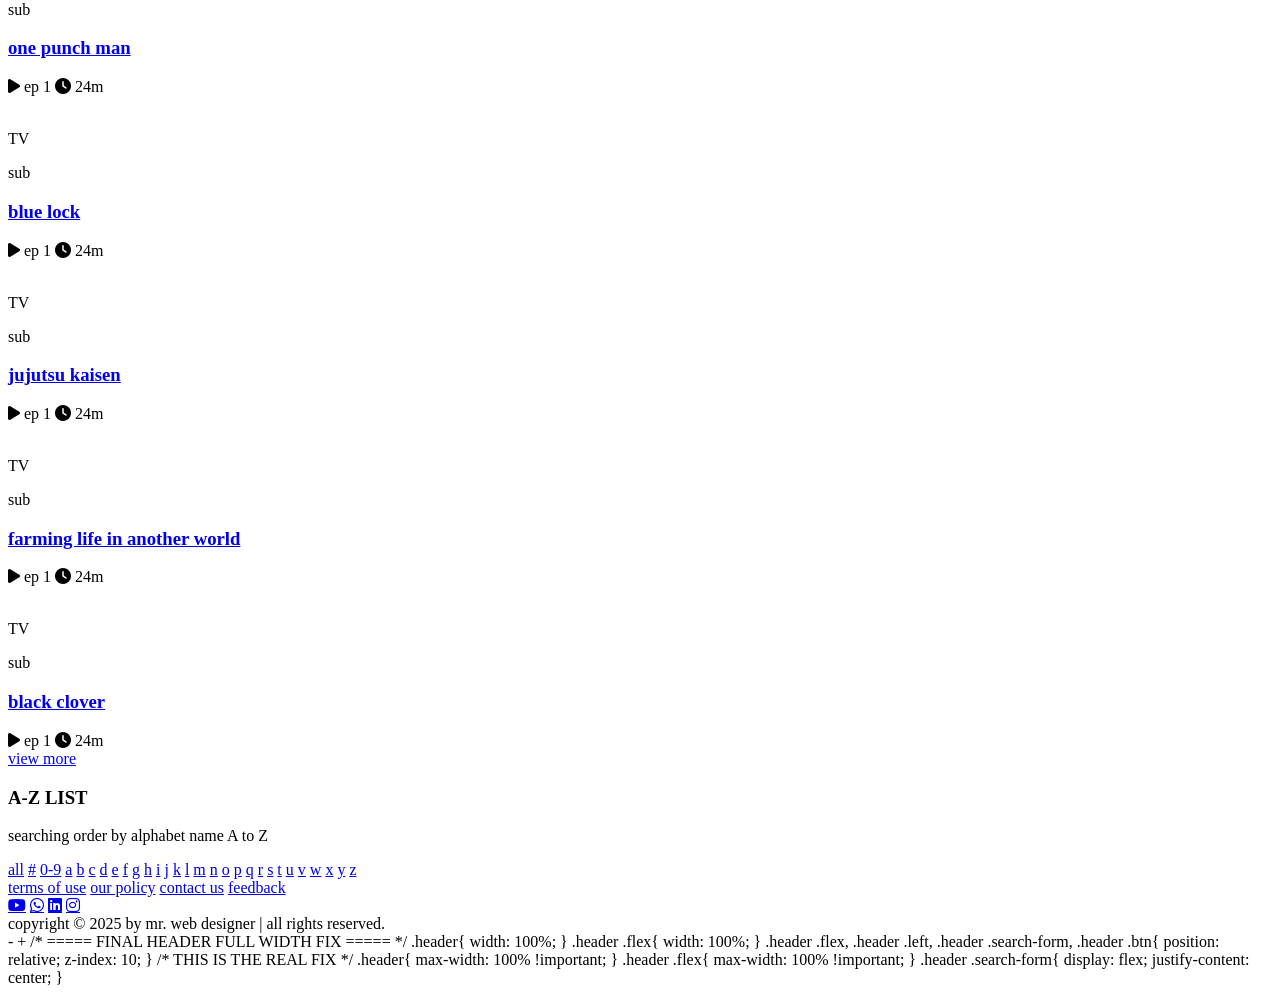
==== commit 55ea2a5d: "Update print statement from 'Hello' to 'Goodbye'" ====
--- a/index.html
+++ b/index.html
@@ -516,3 +516,34 @@
 
 </body>
 </html>
+/* ===== FINAL HEADER FULL WIDTH FIX ===== */
+
+.header{
+   width: 100%;
+}
+
+.header .flex{
+   width: 100%;
+}
+
+.header .flex,
+.header .left,
+.header .search-form,
+.header .btn{
+   position: relative;
+   z-index: 10;
+}
+
+/* THIS IS THE REAL FIX */
+.header{
+   max-width: 100% !important;
+}
+
+.header .flex{
+   max-width: 100% !important;
+}
+
+.header .search-form{
+   display: flex;
+   justify-content: center;
+}
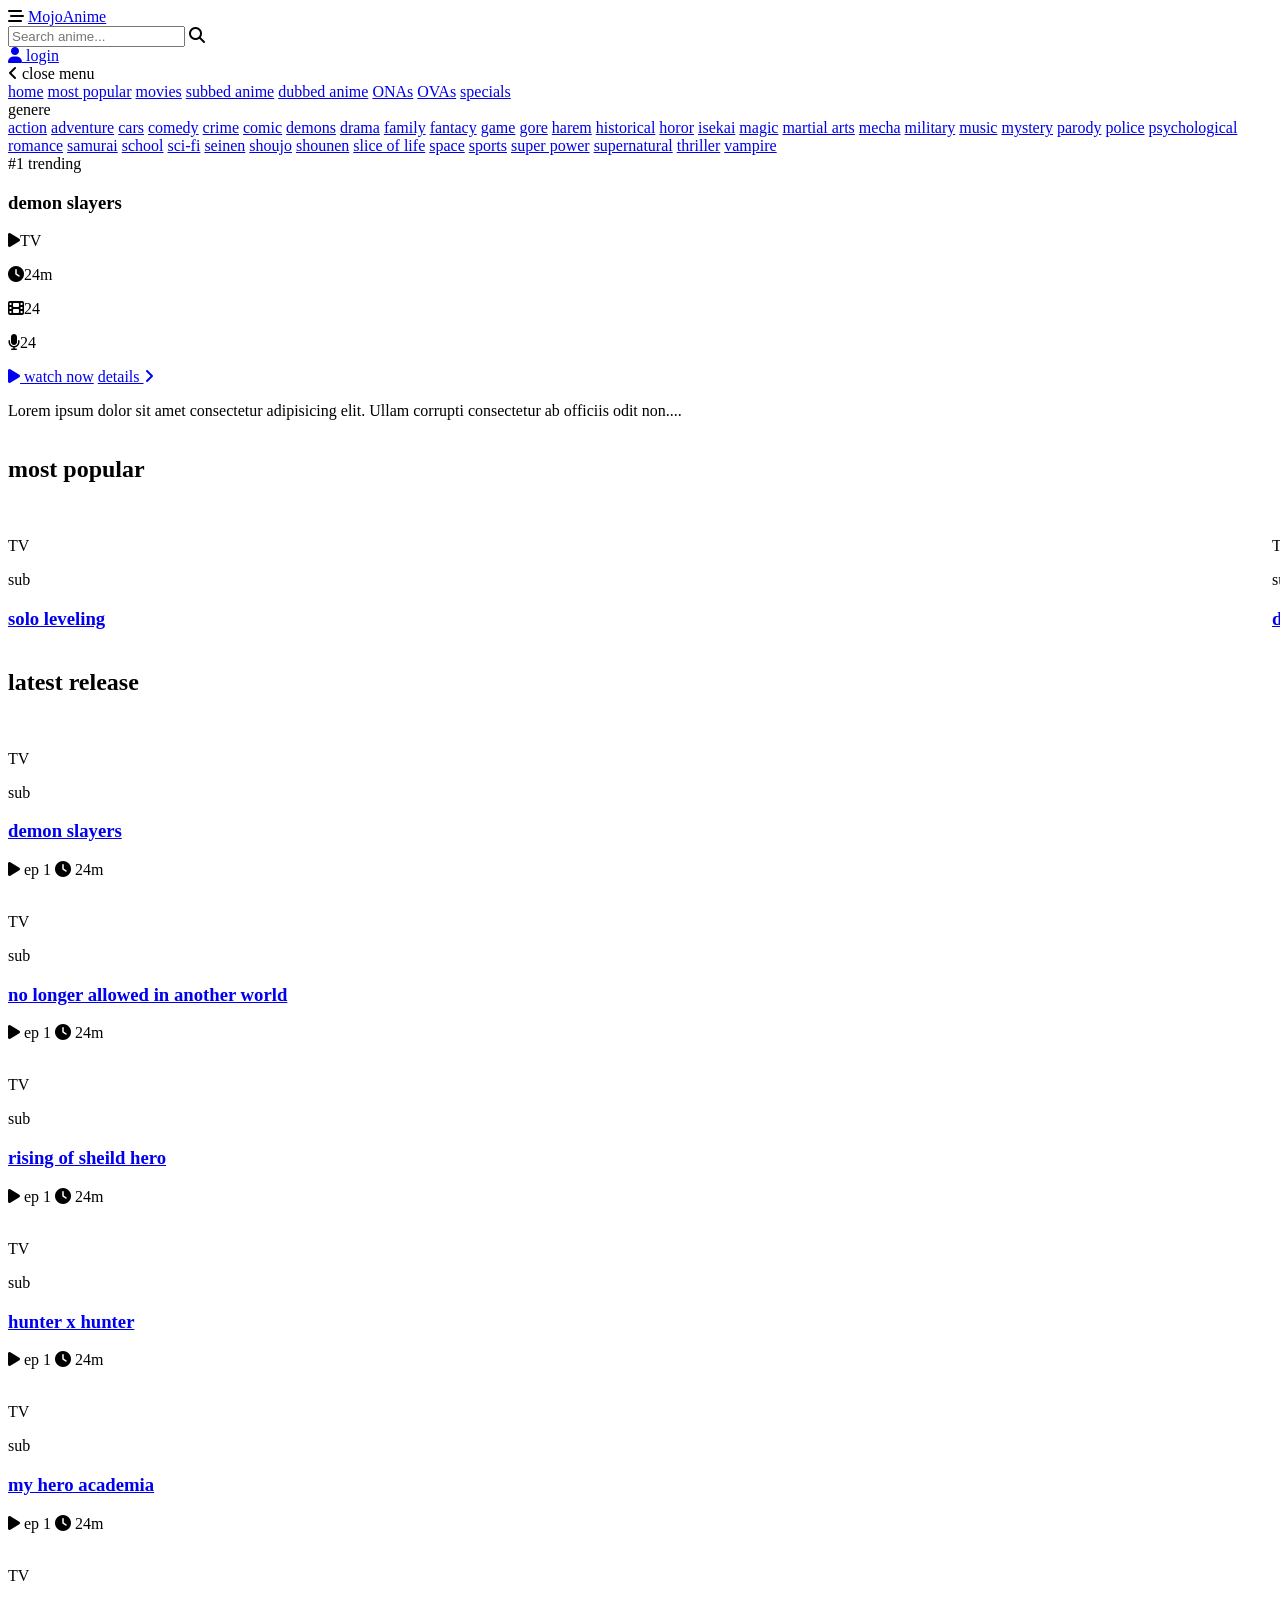
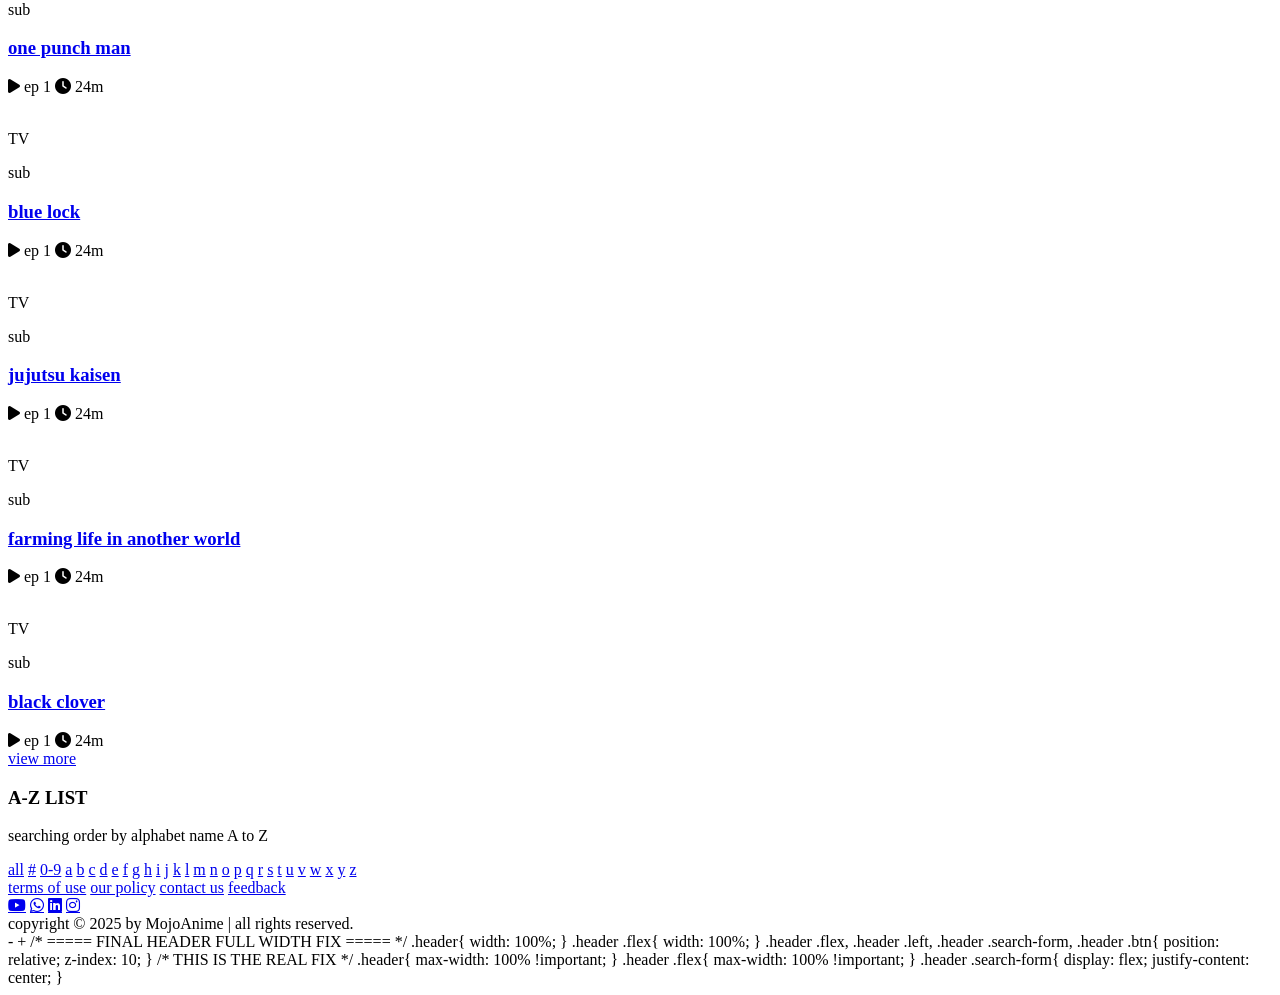
==== commit 349e51a3: "Update index.html" ====
--- a/index.html
+++ b/index.html
@@ -502,7 +502,7 @@
          </div>
       </div>
 
-      <div class="credit">copyright &copy; 2025 by <span>mr. web designer</span> | all rights reserved.</div>
+      <div class="credit">copyright &copy; 2025 by <span>MojoAnime</span> | all rights reserved.</div>
 
    </section>
 
--- a/css/style.css
+++ b/css/style.css
@@ -45,9 +45,14 @@
 }
 
 section{
-   padding: 2rem;
    max-width: 1200px;
    margin: 0 auto;
+   padding: 0 2rem;
+}
+
+/* EXCLUDE HEADER */
+.header{
+   padding: 0 !important;
 }
 
 .btn{
@@ -289,33 +294,43 @@
 
 .hero .slide{
    position: relative;
-   z-index: 0;
+   height: 100vh;
+   width: 100%;
+
+   background-size: cover;
+   background-position: left center; /* FIX */
+   background-repeat: no-repeat;
 }
 
 .hero .slide::before{
-    content: '';
-    background: linear-gradient(
-        to right,
-        rgba(0,0,0,1) 50%,
-        rgba(0,0,0,0.7) 70%,
-        rgba(0,0,0,0.3) 85%,
-        transparent 100%
-    );
-    position: absolute;
-    top: 0; left: 0; right: 0; bottom: 0;
-    z-index: 1;
-}
-
+   content: '';
+   position: absolute;
+   inset: 0;
+
+   background: linear-gradient(
+      to right,
+      rgba(0,0,0,0.85) 20%,
+      rgba(0,0,0,0.5) 45%,
+      rgba(0,0,0,0.2) 65%,
+      transparent 85%
+   );
+
+   z-index: 1;
+}
+
+
+.hero .slide .content > div{
+   max-width: 500px;
+}
 .hero .slide .content{
-   height: 100vh;
-   display: flex;
-   align-items: center;
-   justify-content: flex-start;   
-   padding-left: 2rem;             
-   position: relative;
+   position: absolute;
+   top: 55%;
+   left: 6%;
+   transform: translateY(-50%);
+   width: 40%;
    z-index: 2;
 }
-
+}
 .hero .slide .content span{
    color: var(--main-color);
    font-size: 2rem;
@@ -1160,22 +1175,49 @@
       background: rgba(0,0,0,.7);
 
    }
-
-/* FINAL HEADER FIX (WORKING) */
-
-.header{
+/* FINAL HERO FIX */
+.hero .slide{
+   height: 100vh;
    width: 100%;
-}
-
+   display: flex;
+   align-items: center;
+}
+
+.hero .slide .content{
+   position: relative !important;
+   left: 0 !important;
+   top: 0 !important;
+   transform: none !important;
+
+   width: 50%;
+   padding-left: 5%;
+   z-index: 2;
+}
+
+/* Dark gradient for readability */
+..hero .slide::before{
+   content: '';
+   position: absolute;
+   inset: 0;
+
+   background: linear-gradient(
+      to right,
+      rgba(0,0,0,0.85) 20%,
+      rgba(0,0,0,0.5) 45%,
+      rgba(0,0,0,0.2) 65%,
+      transparent 85%
+   );
+
+   z-index: 1;
+}
+/* WATCH PAGE HEADER FIX */
 .header .flex{
    display: flex;
    align-items: center;
    justify-content: space-between;
-   width: 100%;
-   padding: 1rem 2rem;
-}
-
-.left{
+}
+
+.header .left{
    display: flex;
    align-items: center;
    gap: 1rem;
@@ -1183,15 +1225,56 @@
 
 .header .search-form{
    flex: 1;
-   display: flex;
-   justify-content: center;
-}
-
+   margin: 0 2rem;
+   max-width: 500px;
+}
+
+.header .btn.login-btn{
+   background: var(--main-color);
+   color: var(--black);
+   padding: .6rem 1.5rem;
+   border-radius: .5rem;
+}
+/* PREMIUM HEADER UPGRADE */
+.header{
+   position: sticky;
+   top: 0;
+   left: 0;
+   right: 0;
+   z-index: 1000;
+
+   background: rgba(0,0,0,0.6);
+   backdrop-filter: blur(10px);
+   border-bottom: 1px solid rgba(255,255,255,0.05);
+}
+
+/* Logo stronger */
+.header .logo{
+   font-size: 2.4rem;
+   font-weight: 700;
+   letter-spacing: 1px;
+}
+
+/* Search bar glow */
 .header .search-bar{
-   width: 100%;
-   max-width: 400px;
-}
-
-.header .btn{
-   margin-left: auto;
-}
+   background: rgba(255,255,255,0.05);
+   border: 1px solid rgba(255,255,255,0.1);
+}
+
+.header .search-bar:focus-within{
+   border-color: var(--main-color);
+   box-shadow: 0 0 10px rgba(255,221,149,0.3);
+}
+
+/* Login button premium */
+.header .btn.login-btn{
+   background: var(--main-color);
+   color: var(--black);
+   font-weight: 600;
+   transition: 0.3s ease;
+}
+
+.header .btn.login-btn:hover{
+   background: var(--white);
+   transform: translateY(-2px);
+}
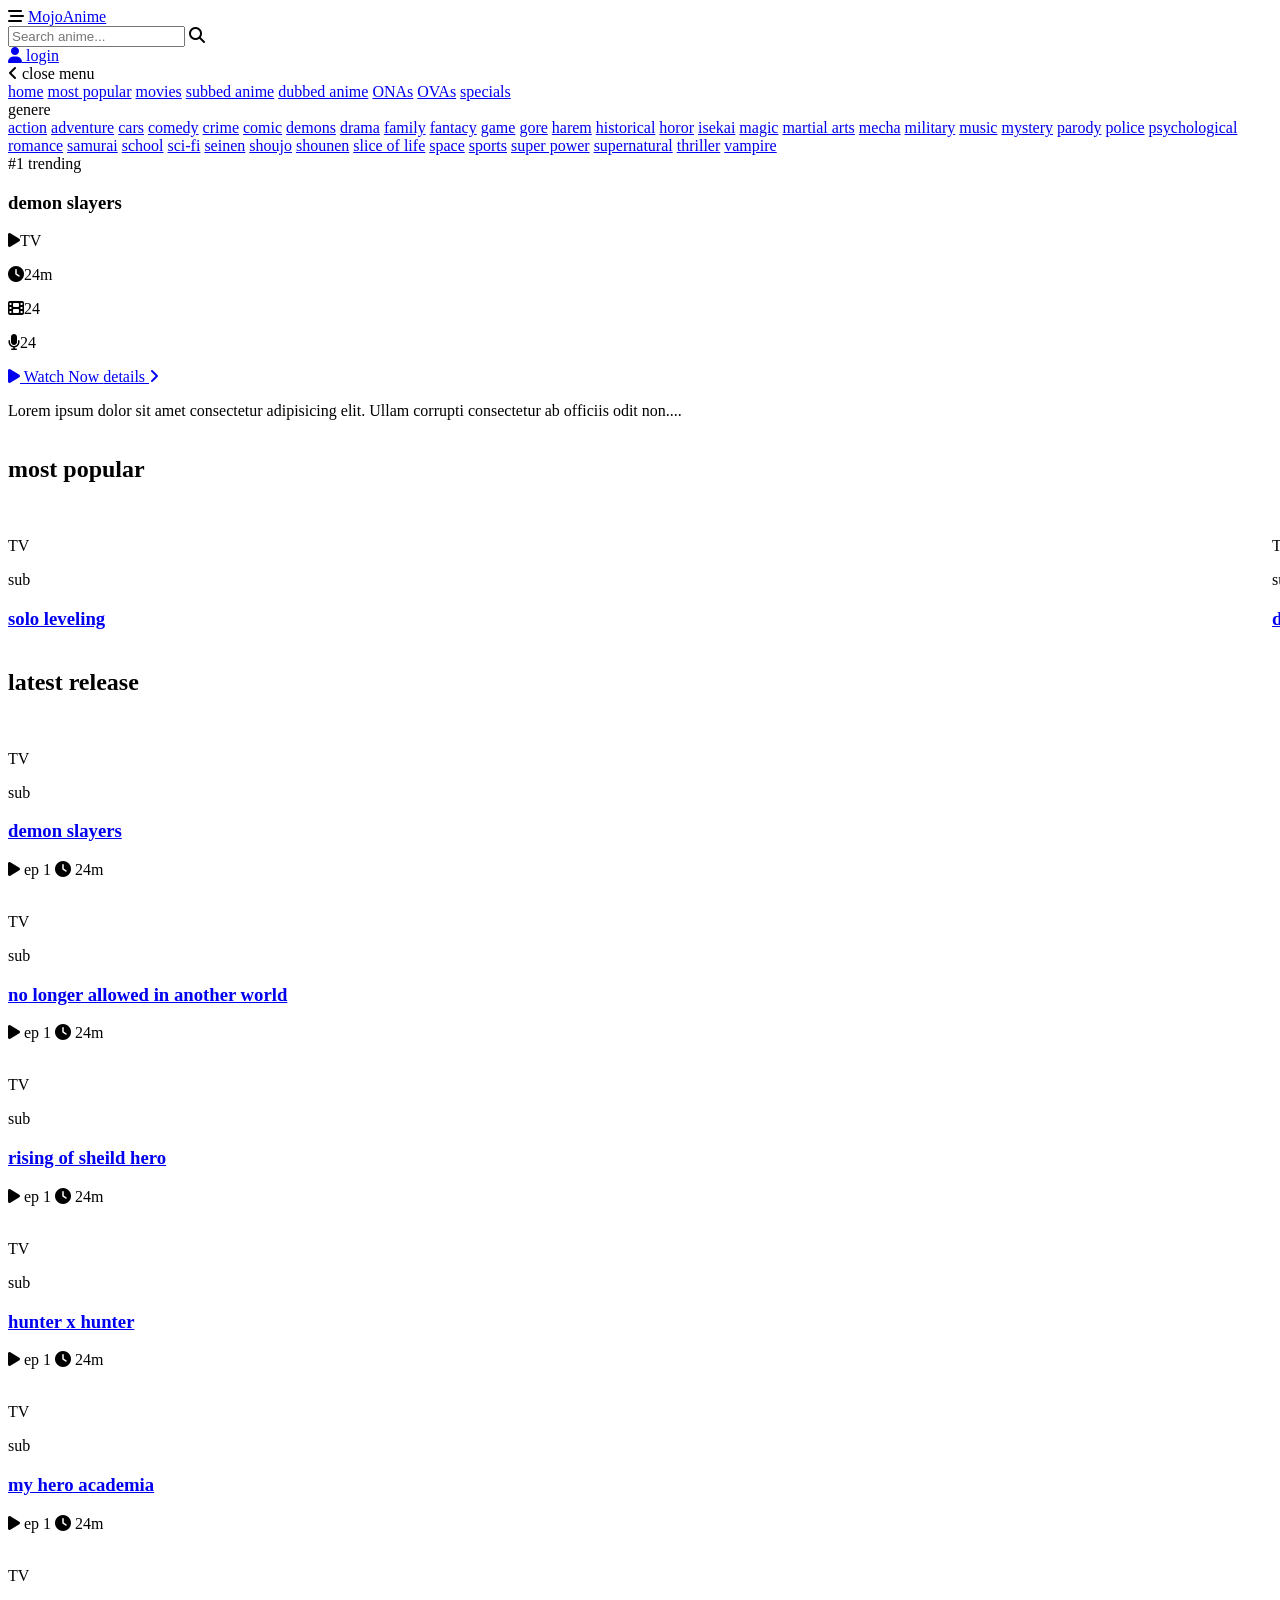
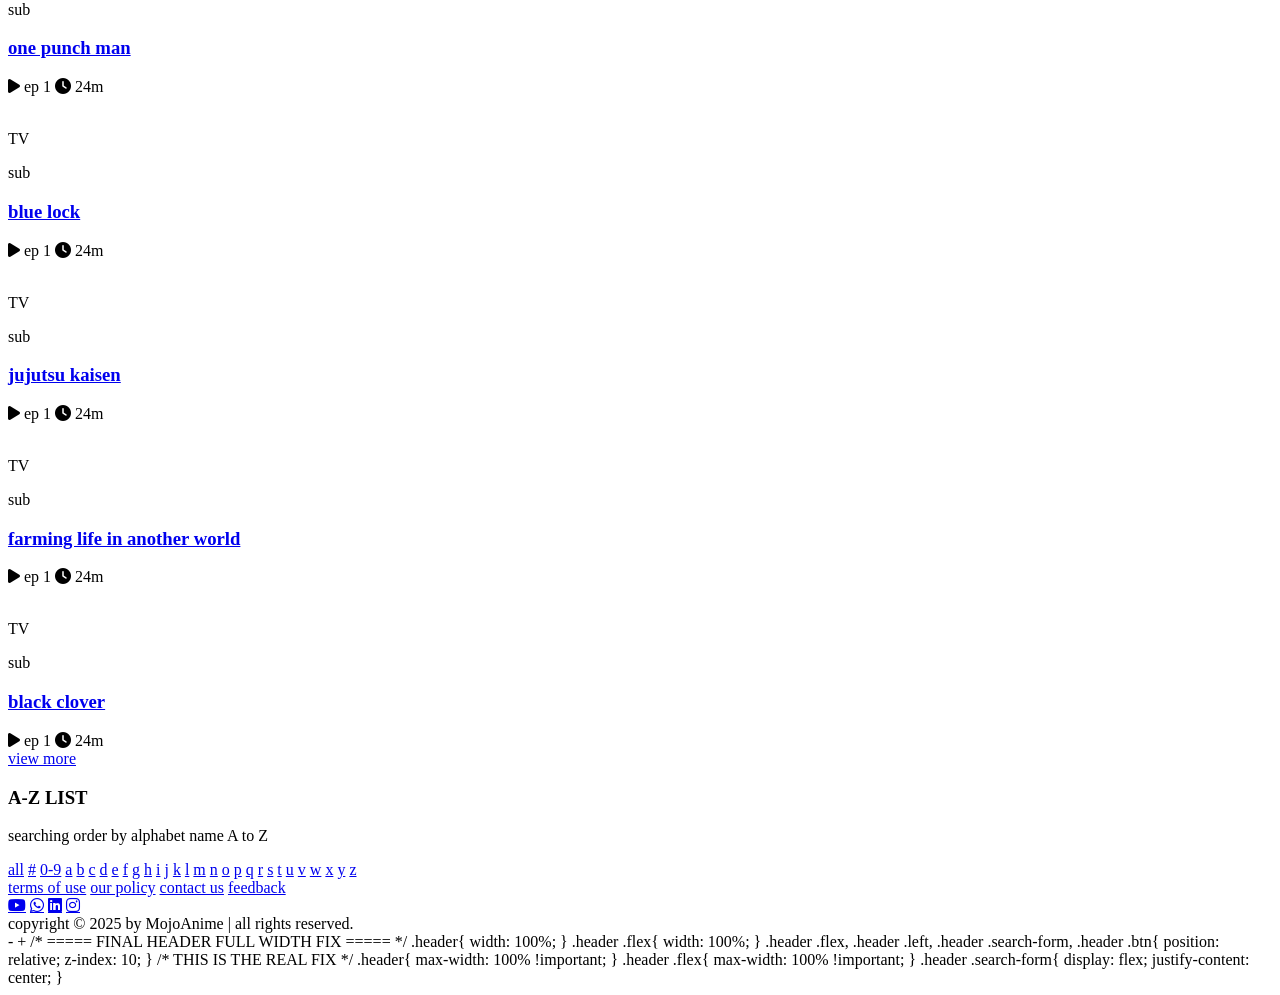
==== commit b8c21a09: "Update index.html" ====
--- a/index.html
+++ b/index.html
@@ -121,7 +121,9 @@
                      <p><i class="fas fa-microphone"></i>24</p>
                   </div>
                   <div class="buttons">
-                     <a href="watch.html" class="btn"><i class="fas fa-play"></i> watch now</a>
+                     <a href="watch.html?id=demon-slayer&ep=1" class="btn">
+   <i class="fas fa-play"></i> Watch Now
+</a>
                      <a href="anime_details.html">details <i class="fas fa-angle-right"></i></a>
                   </div>
                   <p class="description">Lorem ipsum dolor sit amet consectetur adipisicing elit. Ullam corrupti consectetur ab officiis odit non....</p>
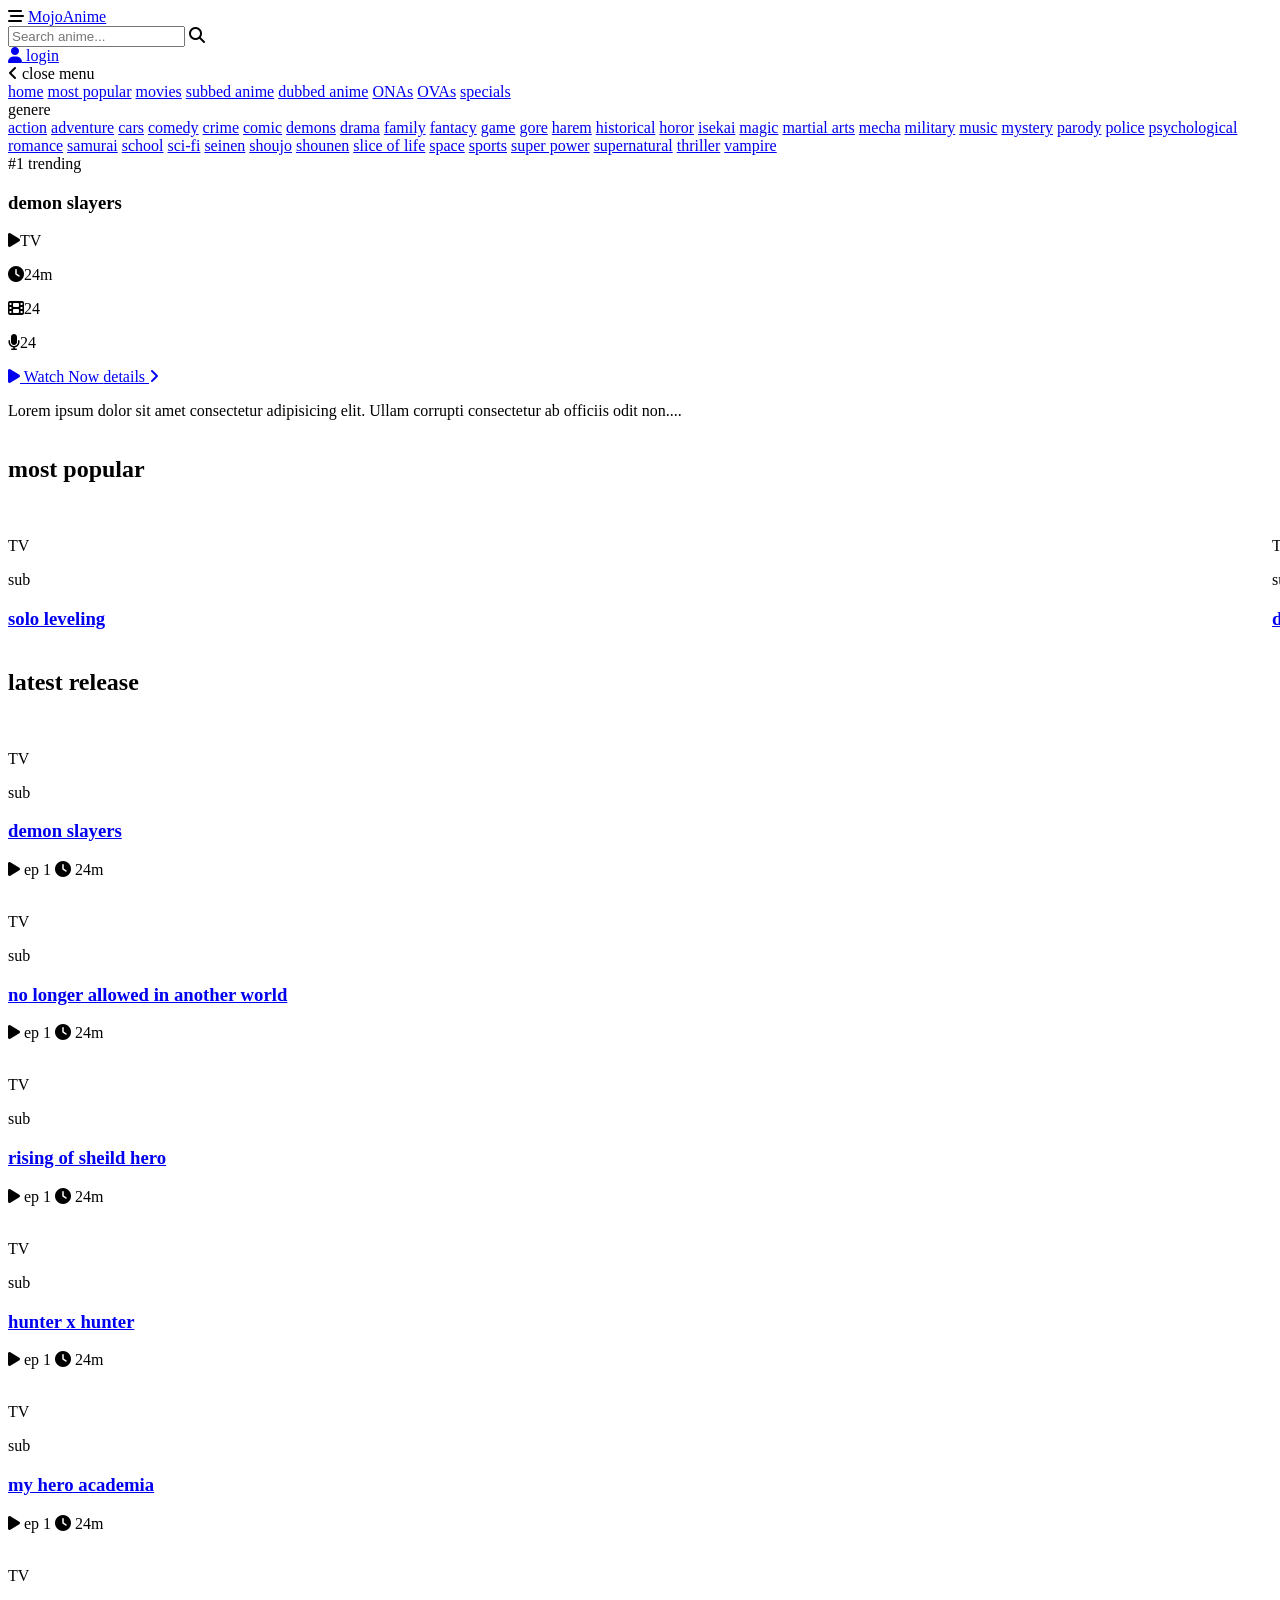
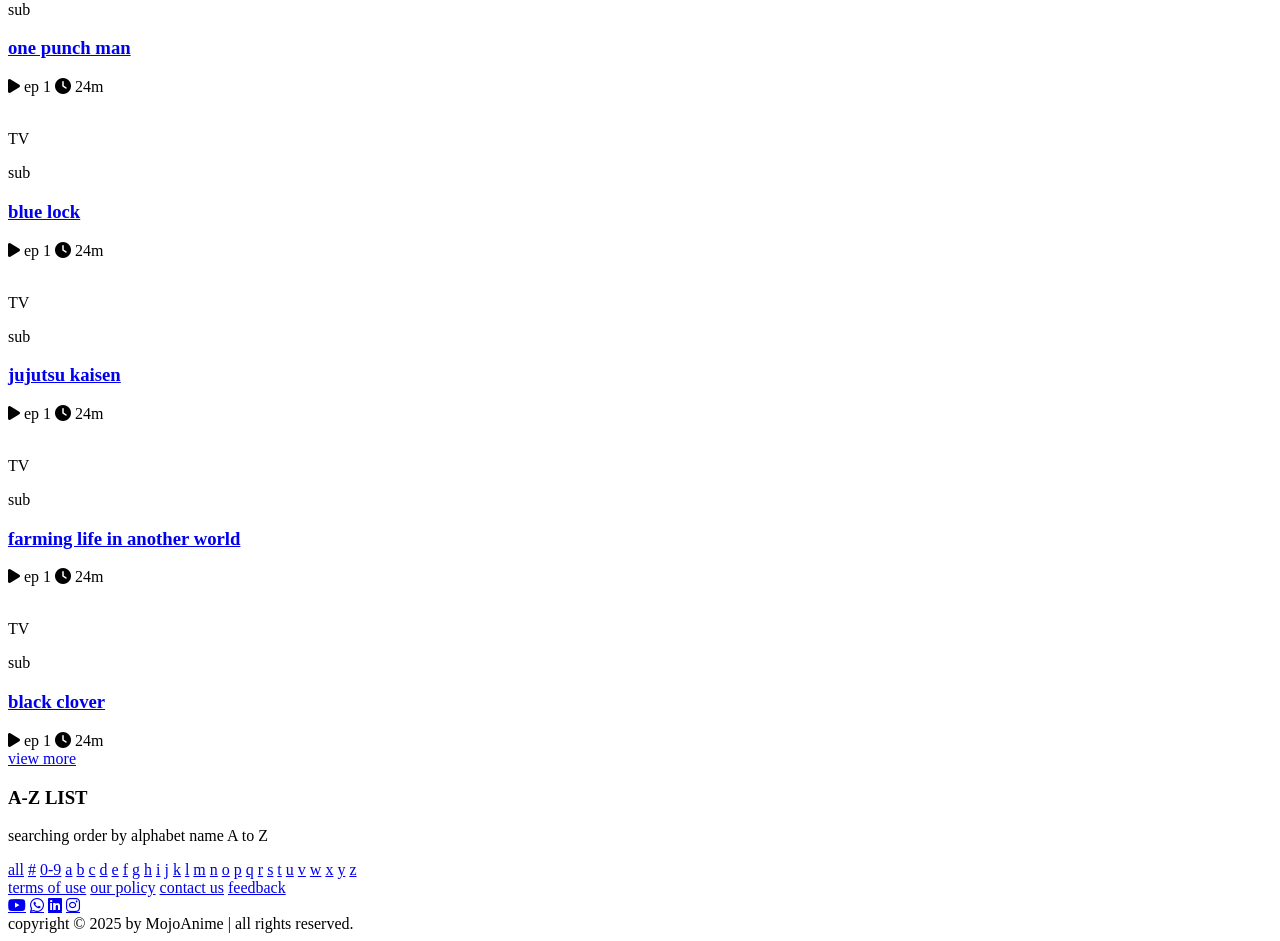
==== commit 69191d88: "Update index.html" ====
--- a/index.html
+++ b/index.html
@@ -513,39 +513,7 @@
 
 <script src="https://cdn.jsdelivr.net/npm/swiper@11/swiper-bundle.min.js"></script>
 
-- <script src="/MojoAnime/js/script.js"></script>
-+ <script src="js/script.js"></script>
+<script src="js/script.js"></script>
 
 </body>
 </html>
-/* ===== FINAL HEADER FULL WIDTH FIX ===== */
-
-.header{
-   width: 100%;
-}
-
-.header .flex{
-   width: 100%;
-}
-
-.header .flex,
-.header .left,
-.header .search-form,
-.header .btn{
-   position: relative;
-   z-index: 10;
-}
-
-/* THIS IS THE REAL FIX */
-.header{
-   max-width: 100% !important;
-}
-
-.header .flex{
-   max-width: 100% !important;
-}
-
-.header .search-form{
-   display: flex;
-   justify-content: center;
-}
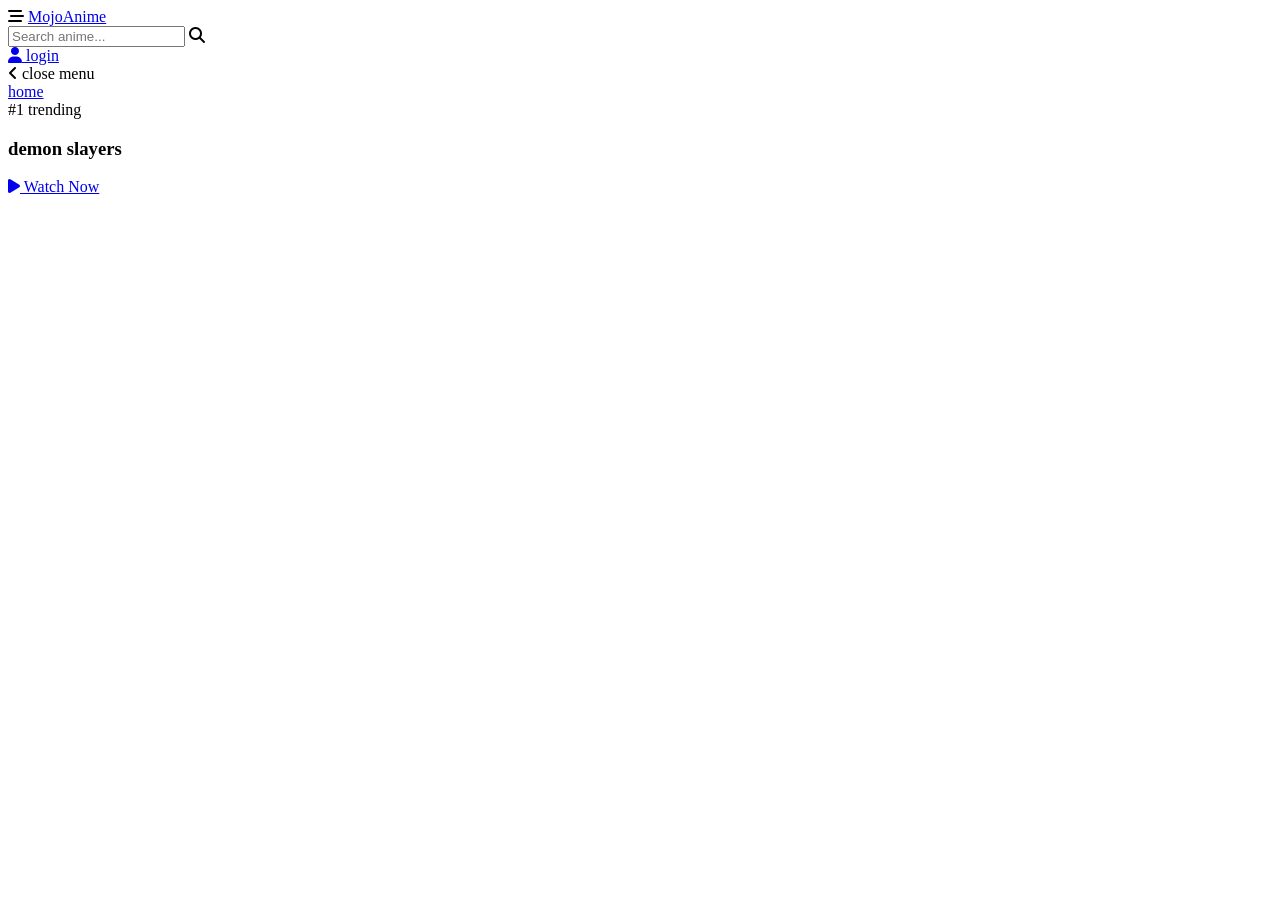
==== commit d0d7de3a: "Update index.html" ====
--- a/index.html
+++ b/index.html
@@ -1,7 +1,7 @@
 <!DOCTYPE html>
 <html lang="en">
 <head>
-   <meta charset="UTF-8">
+<meta charset="UTF-8">
 <meta name="viewport" content="width=device-width, initial-scale=1.0">
 <title>MojoAnime</title>
 
@@ -10,20 +10,18 @@
 <link rel="stylesheet" href="https://cdn.jsdelivr.net/npm/swiper@11/swiper-bundle.min.css"/>
 <link rel="stylesheet" href="css/style.css">
 <link rel="stylesheet" href="https://cdnjs.cloudflare.com/ajax/libs/font-awesome/6.5.0/css/all.min.css">
+
 </head>
 <body>
-     
-   <header class="header">
 
+<header class="header">
   <div class="flex">
 
-    <!-- LEFT -->
     <div class="left">
       <div id="menu-btn" class="fas fa-bars-staggered"></div>
       <a href="index.html" class="logo">MojoAnime</a>
     </div>
 
-    <!-- CENTER -->
     <div class="search-form">
       <form class="search-bar">
         <input type="search" class="box" placeholder="Search anime...">
@@ -31,82 +29,22 @@
       </form>
     </div>
 
-    <!-- RIGHT -->
     <a href="login.html" class="btn">
       <i class="fas fa-user"></i> login
     </a>
 
   </div>
-
 </header>
 
 <div class="side-bar">
-
    <nav class="navbar">
-
       <div id="close-btn"><i class="fas fa-angle-left"></i> close menu</div>
-
-      <a href="home.html">home</a>
-      <a href="#">most popular</a>
-      <a href="#">movies</a>
-      <a href="#">subbed anime</a>
-      <a href="#">dubbed anime</a>
-      <a href="#">ONAs</a>
-      <a href="#">OVAs</a>
-      <a href="#">specials</a>
-
-      <div class="title">genere</div>
-
-      <div class="row">
-         <a href="#">action</a>
-         <a href="#">adventure</a>
-         <a href="#">cars</a>
-         <a href="#">comedy</a>
-         <a href="#">crime</a>
-         <a href="#">comic</a>
-         <a href="#">demons</a>
-         <a href="#">drama</a>
-         <a href="#">family</a>
-         <a href="#">fantacy</a>
-         <a href="#">game</a>
-         <a href="#">gore</a>
-         <a href="#">harem</a>
-         <a href="#">historical</a>
-         <a href="#">horor</a>
-         <a href="#">isekai</a>
-         <a href="#">magic</a>
-         <a href="#">martial arts</a>
-         <a href="#">mecha</a>
-         <a href="#">military</a>
-         <a href="#">music</a>
-         <a href="#">mystery</a>
-         <a href="#">parody</a>
-         <a href="#">police</a>
-         <a href="#">psychological</a>
-         <a href="#">romance</a>
-         <a href="#">samurai</a>
-         <a href="#">school</a>
-         <a href="#">sci-fi</a>
-         <a href="#">seinen</a>
-         <a href="#">shoujo</a>
-         <a href="#">shounen</a>
-         <a href="#">slice of life</a>
-         <a href="#">space</a>
-         <a href="#">sports</a>
-         <a href="#">super power</a>
-         <a href="#">supernatural</a>
-         <a href="#">thriller</a>
-         <a href="#">vampire</a>
-      </div>
-
+      <a href="index.html">home</a>
    </nav>
-
 </div>
 
 <div class="hero">
-
    <div class="hero-slider swiper">
-
       <div class="swiper-wrapper">
 
          <div class="slide swiper-slide" style="background:url('images/hero-1.jpg') center/cover no-repeat">
@@ -114,405 +52,22 @@
                <div>
                   <span>#1 trending</span>
                   <h3>demon slayers</h3>
-                  <div class="flex">
-                     <p><i class="fas fa-play"></i>TV</p>
-                     <p><i class="fas fa-clock"></i>24m</p>
-                     <p><i class="fas fa-film"></i>24</p>
-                     <p><i class="fas fa-microphone"></i>24</p>
-                  </div>
+
                   <div class="buttons">
                      <a href="watch.html?id=demon-slayer&ep=1" class="btn">
-   <i class="fas fa-play"></i> Watch Now
-</a>
-                     <a href="anime_details.html">details <i class="fas fa-angle-right"></i></a>
+                        <i class="fas fa-play"></i> Watch Now
+                     </a>
                   </div>
-                  <p class="description">Lorem ipsum dolor sit amet consectetur adipisicing elit. Ullam corrupti consectetur ab officiis odit non....</p>
-               </div>
-            </section>
-         </div>
 
-         <div class="slide swiper-slide" style="background:url('images/hero-2.jpg') center/cover no-repeat">
-            <section class="content">
-               <div>
-                  <span>#2 trending</span>
-                  <h3>blue lock</h3>
-                  <div class="flex">
-                     <p><i class="fas fa-play"></i>TV</p>
-                     <p><i class="fas fa-clock"></i>24m</p>
-                     <p><i class="fas fa-film"></i>24</p>
-                     <p><i class="fas fa-microphone"></i>24</p>
-                  </div>
-                  <div class="buttons">
-                     <a href="#" class="btn"><i class="fas fa-play"></i> watch now</a>
-                     <a href="#">details <i class="fas fa-angle-right"></i></a>
-                  </div>
-                  <p class="description">Lorem ipsum dolor sit amet consectetur adipisicing elit. Ullam corrupti consectetur ab officiis odit non....</p>
-               </div>
-            </section>
-         </div>
-
-         <div class="slide swiper-slide" style="background:url('images/hero-3.jpg') center/cover no-repeat">
-            <section class="content">
-               <div>
-                  <span>#3 trending</span>
-                  <h3>jujutsu kaisen</h3>
-                  <div class="flex">
-                     <p><i class="fas fa-play"></i>TV</p>
-                     <p><i class="fas fa-clock"></i>24m</p>
-                     <p><i class="fas fa-film"></i>24</p>
-                     <p><i class="fas fa-microphone"></i>24</p>
-                  </div>
-                  <div class="buttons">
-                     <a href="#" class="btn"><i class="fas fa-play"></i> watch now</a>
-                     <a href="#">details <i class="fas fa-angle-right"></i></a>
-                  </div>
-                  <p class="description">Lorem ipsum dolor sit amet consectetur adipisicing elit. Ullam corrupti consectetur ab officiis odit non....</p>
-               </div>
-            </section>
-         </div>
-
-         <div class="slide swiper-slide" style="background:url('images/hero-4.jpg') center/cover no-repeat">
-            <section class="content">
-               <div>
-                  <span>#4 trending</span>
-                  <h3>Frieren: Beyond Journey's End</h3>
-                  <div class="flex">
-                     <p><i class="fas fa-play"></i>TV</p>
-                     <p><i class="fas fa-clock"></i>24m</p>
-                     <p><i class="fas fa-film"></i>24</p>
-                     <p><i class="fas fa-microphone"></i>24</p>
-                  </div>
-                  <div class="buttons">
-                     <a href="#" class="btn"><i class="fas fa-play"></i> watch now</a>
-                     <a href="#">details <i class="fas fa-angle-right"></i></a>
-                  </div>
-                  <p class="description">Lorem ipsum dolor sit amet consectetur adipisicing elit. Ullam corrupti consectetur ab officiis odit non....</p>
-               </div>
-            </section>
-         </div>
-
-         <div class="slide swiper-slide" style="background:url('images/hero-5.jpg') center/cover no-repeat">
-            <section class="content">
-               <div>
-                  <span>#5 trending</span>
-                  <h3>Mushoku Tensei</h3>
-                  <div class="flex">
-                     <p><i class="fas fa-play"></i>TV</p>
-                     <p><i class="fas fa-clock"></i>24m</p>
-                     <p><i class="fas fa-film"></i>24</p>
-                     <p><i class="fas fa-microphone"></i>24</p>
-                  </div>
-                  <div class="buttons">
-                     <a href="#" class="btn"><i class="fas fa-play"></i> watch now</a>
-                     <a href="#">details <i class="fas fa-angle-right"></i></a>
-                  </div>
-                  <p class="description">Lorem ipsum dolor sit amet consectetur adipisicing elit. Ullam corrupti consectetur ab officiis odit non....</p>
                </div>
             </section>
          </div>
 
       </div>
-
-      <div class="swiper-pagination"></div>
-
    </div>
-
 </div>
 
-<section class="trending">
-
-   <h1 class="heading">most popular</h1>
-
-   <div class="trending-slider posts-container">
-
-      <div class="swiper-wrapper">
-
-         <div class="swiper-slide post">
-            <div class="image">
-               <img src="images/img-1.jpg" alt="">
-               <p class="type">TV</p>
-               <p class="caption">sub</p>
-            </div>
-            <h3><a href="#">solo leveling</a></h3>
-         </div>
-
-         <div class="swiper-slide post">
-            <div class="image">
-               <img src="images/img-2.jpg" alt="">
-               <p class="type">TV</p>
-               <p class="caption">sub</p>
-            </div>
-            <h3><a href="#">dangers in my heart</a></h3>
-         </div>
-
-         <div class="swiper-slide post">
-            <div class="image">
-               <img src="images/img-3.jpg" alt="">
-               <p class="type">TV</p>
-               <p class="caption">sub</p>
-            </div>
-            <h3><a href="#">chainsaw man</a></h3>
-         </div>
-
-         <div class="swiper-slide post">
-            <div class="image">
-               <img src="images/img-4.jpg" alt="">
-               <p class="type">TV</p>
-               <p class="caption">sub</p>
-            </div>
-            <h3><a href="#">bleach</a></h3>
-         </div>
-
-         <div class="swiper-slide post">
-            <div class="image">
-               <img src="images/img-5.jpg" alt="">
-               <p class="type">TV</p>
-               <p class="caption">sub</p>
-            </div>
-            <h3><a href="#">one piece</a></h3>
-         </div>
-
-         <div class="swiper-slide post">
-            <div class="image">
-               <img src="images/img-6.jpg" alt="">
-               <p class="type">TV</p>
-               <p class="caption">sub</p>
-            </div>
-            <h3><a href="#">naruto</a></h3>
-         </div>
-
-      </div>
-
-   </div>
-
-</section>
-
-<section class="latest">
-
-   <h1 class="heading">latest release</h1>
-
-   <div class="posts-container">
-
-      <div class="post">
-         <div class="image">
-            <img src="images/img-7.jpg" alt="">
-            <p class="type">TV</p>
-            <p class="caption">sub</p>
-         </div>
-         <h3><a href="anime_details.html">demon slayers</a></h3>
-         <div class="info">
-            <span><i class="fas fa-play"></i> ep 1</span>
-            <span><i class="fas fa-clock"></i> 24m</span>
-         </div>
-      </div>
-
-      <div class="post">
-         <div class="image">
-            <img src="images/img-8.jpg" alt="">
-            <p class="type">TV</p>
-            <p class="caption">sub</p>
-         </div>
-         <h3><a href="#">no longer allowed in another world</a></h3>
-         <div class="info">
-            <span><i class="fas fa-play"></i> ep 1</span>
-            <span><i class="fas fa-clock"></i> 24m</span>
-         </div>
-      </div>
-
-      <div class="post">
-         <div class="image">
-            <img src="images/img-9.jpg" alt="">
-            <p class="type">TV</p>
-            <p class="caption">sub</p>
-         </div>
-         <h3><a href="#">rising of sheild hero</a></h3>
-         <div class="info">
-            <span><i class="fas fa-play"></i> ep 1</span>
-            <span><i class="fas fa-clock"></i> 24m</span>
-         </div>
-      </div>
-
-      <div class="post">
-         <div class="image">
-            <img src="images/img-10.jpg" alt="">
-            <p class="type">TV</p>
-            <p class="caption">sub</p>
-         </div>
-         <h3><a href="#">hunter x hunter</a></h3>
-         <div class="info">
-            <span><i class="fas fa-play"></i> ep 1</span>
-            <span><i class="fas fa-clock"></i> 24m</span>
-         </div>
-      </div>
-
-      <div class="post">
-         <div class="image">
-            <img src="images/img-11.jpg" alt="">
-            <p class="type">TV</p>
-            <p class="caption">sub</p>
-         </div>
-         <h3><a href="#">my hero academia</a></h3>
-         <div class="info">
-            <span><i class="fas fa-play"></i> ep 1</span>
-            <span><i class="fas fa-clock"></i> 24m</span>
-         </div>
-      </div>
-
-      <div class="post">
-         <div class="image">
-            <img src="images/img-12.jpg" alt="">
-            <p class="type">TV</p>
-            <p class="caption">sub</p>
-         </div>
-         <h3><a href="#">one punch man</a></h3>
-         <div class="info">
-            <span><i class="fas fa-play"></i> ep 1</span>
-            <span><i class="fas fa-clock"></i> 24m</span>
-         </div>
-      </div>
-
-      <div class="post">
-         <div class="image">
-            <img src="images/img-13.jpg" alt="">
-            <p class="type">TV</p>
-            <p class="caption">sub</p>
-         </div>
-         <h3><a href="#">blue lock</a></h3>
-         <div class="info">
-            <span><i class="fas fa-play"></i> ep 1</span>
-            <span><i class="fas fa-clock"></i> 24m</span>
-         </div>
-      </div>
-
-      <div class="post">
-         <div class="image">
-            <img src="images/img-14.jpg" alt="">
-            <p class="type">TV</p>
-            <p class="caption">sub</p>
-         </div>
-         <h3><a href="#">jujutsu kaisen</a></h3>
-         <div class="info">
-            <span><i class="fas fa-play"></i> ep 1</span>
-            <span><i class="fas fa-clock"></i> 24m</span>
-         </div>
-      </div>
-
-      <div class="post">
-         <div class="image">
-            <img src="images/img-15.jpg" alt="">
-            <p class="type">TV</p>
-            <p class="caption">sub</p>
-         </div>
-         <h3><a href="#">farming life in another world</a></h3>
-         <div class="info">
-            <span><i class="fas fa-play"></i> ep 1</span>
-            <span><i class="fas fa-clock"></i> 24m</span>
-         </div>
-      </div>
-
-      <div class="post">
-         <div class="image">
-            <img src="images/img-16.jpg" alt="">
-            
-            <p class="type">TV</p>
-            <p class="caption">sub</p>
-         </div>
-         <h3><a href="#">black clover</a></h3>
-         <div class="info">
-            <span><i class="fas fa-play"></i> ep 1</span>
-            <span><i class="fas fa-clock"></i> 24m</span>
-         </div>
-      </div>
-
-   </div>
-
-   <div class="button">
-      <a href="#" class="btn">view more</a>
-   </div>
-
-</section>
-
-
-
-
-
-
-
-
-
-
-
-
-
-
-
-
-
-
-<footer class="footer">
-
-   <section>
-
-      <div class="list">
-         <h3>A-Z LIST</h3>
-         <p>searching order by alphabet name A to Z</p>
-         <div class="list-links">
-            <a href="#">all</a>
-            <a href="#">#</a>
-            <a href="#">0-9</a>
-            <a href="#">a</a>
-            <a href="#">b</a>
-            <a href="#">c</a>
-            <a href="#">d</a>
-            <a href="#">e</a>
-            <a href="#">f</a>
-            <a href="#">g</a>
-            <a href="#">h</a>
-            <a href="#">i</a>
-            <a href="#">j</a>
-            <a href="#">k</a>
-            <a href="#">l</a>
-            <a href="#">m</a>
-            <a href="#">n</a>
-            <a href="#">o</a>
-            <a href="#">p</a>
-            <a href="#">q</a>
-            <a href="#">r</a>
-            <a href="#">s</a>
-            <a href="#">t</a>
-            <a href="#">u</a>
-            <a href="#">v</a>
-            <a href="#">w</a>
-            <a href="#">x</a>
-            <a href="#">y</a>
-            <a href="#">z</a>
-         </div>
-      </div>
-
-      <div class="row">
-         <div class="extra-links">
-            <a href="#">terms of use</a>
-            <a href="#">our policy</a>
-            <a href="#">contact us</a>
-            <a href="#">feedback</a>
-         </div>
-         <div class="share">
-            <a href="#" class="fab fa-youtube"></a>
-            <a href="#" class="fab fa-whatsapp"></a>
-            <a href="#" class="fab fa-linkedin"></a>
-            <a href="#" class="fab fa-instagram"></a>
-         </div>
-      </div>
-
-      <div class="credit">copyright &copy; 2025 by <span>MojoAnime</span> | all rights reserved.</div>
-
-   </section>
-
-</footer>
-
-
 <script src="https://cdn.jsdelivr.net/npm/swiper@11/swiper-bundle.min.js"></script>
-
 <script src="js/script.js"></script>
 
 </body>
--- a/css/style.css
+++ b/css/style.css
@@ -329,7 +329,6 @@
    transform: translateY(-50%);
    width: 40%;
    z-index: 2;
-}
 }
 .hero .slide .content span{
    color: var(--main-color);
@@ -1195,7 +1194,7 @@
 }
 
 /* Dark gradient for readability */
-..hero .slide::before{
+.hero .slide::before{
    content: '';
    position: absolute;
    inset: 0;
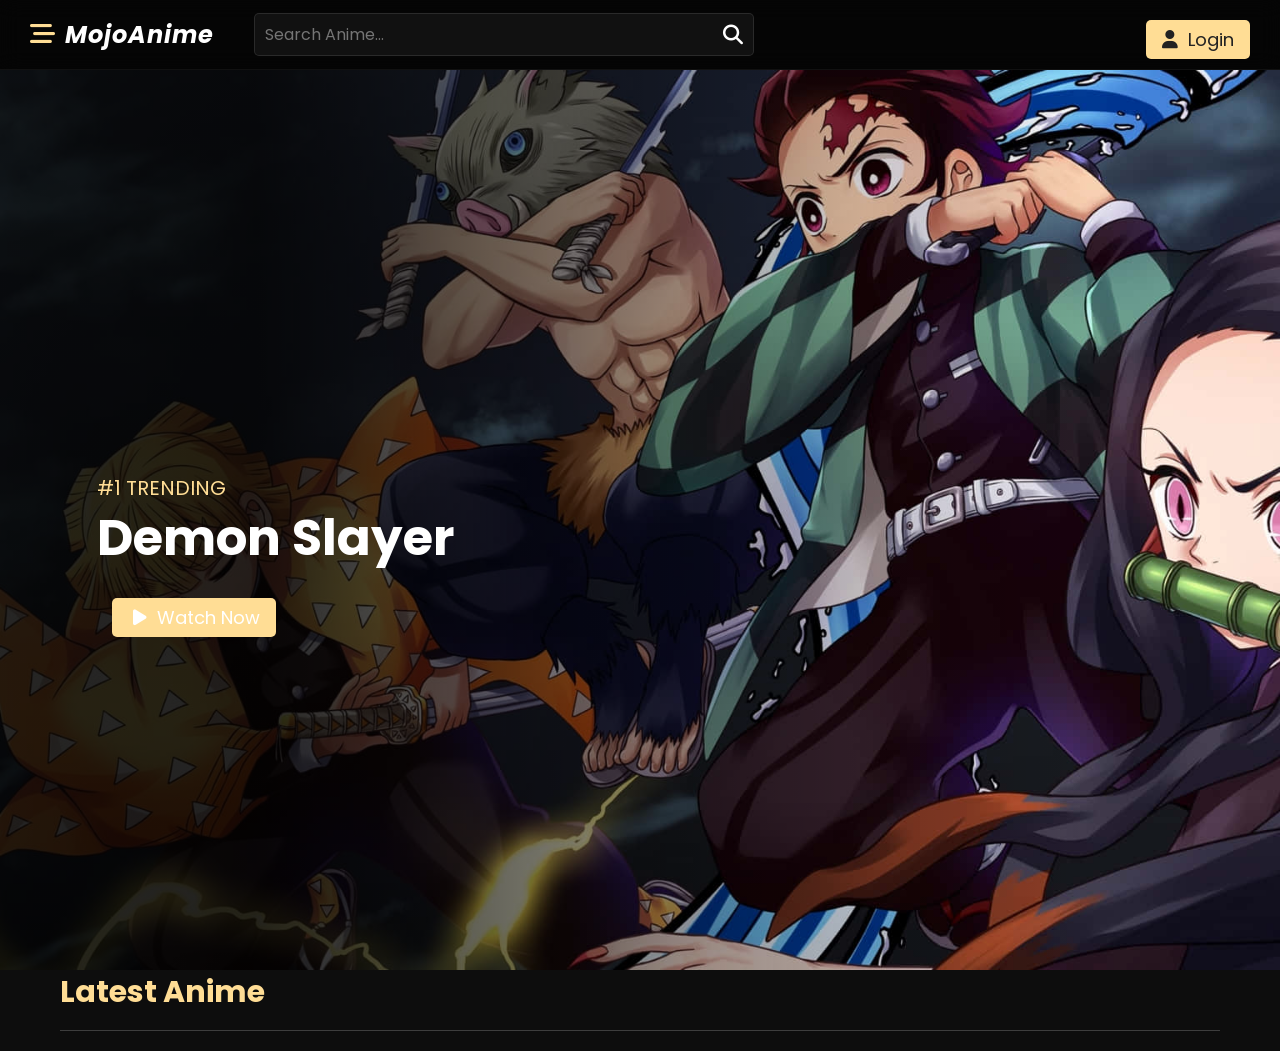
==== commit 42896b15: "Refactor index.html structure and add latest section Updated header and sidebar structure, added lat" ====
--- a/index.html
+++ b/index.html
@@ -5,15 +5,14 @@
 <meta name="viewport" content="width=device-width, initial-scale=1.0">
 <title>MojoAnime</title>
 
-<base href="/MojoAnime/">
-
 <link rel="stylesheet" href="https://cdn.jsdelivr.net/npm/swiper@11/swiper-bundle.min.css"/>
 <link rel="stylesheet" href="css/style.css">
 <link rel="stylesheet" href="https://cdnjs.cloudflare.com/ajax/libs/font-awesome/6.5.0/css/all.min.css">
+</head>
 
-</head>
 <body>
 
+<!-- ================= HEADER ================= -->
 <header class="header">
   <div class="flex">
 
@@ -30,19 +29,21 @@
     </div>
 
     <a href="login.html" class="btn">
-      <i class="fas fa-user"></i> login
+      <i class="fas fa-user"></i> Login
     </a>
 
   </div>
 </header>
 
+<!-- ================= SIDEBAR ================= -->
 <div class="side-bar">
    <nav class="navbar">
-      <div id="close-btn"><i class="fas fa-angle-left"></i> close menu</div>
-      <a href="index.html">home</a>
+      <div id="close-btn"><i class="fas fa-angle-left"></i> Close</div>
+      <a href="index.html">Home</a>
    </nav>
 </div>
 
+<!-- ================= HERO ================= -->
 <div class="hero">
    <div class="hero-slider swiper">
       <div class="swiper-wrapper">
@@ -50,11 +51,11 @@
          <div class="slide swiper-slide" style="background:url('images/hero-1.jpg') center/cover no-repeat">
             <section class="content">
                <div>
-                  <span>#1 trending</span>
-                  <h3>demon slayers</h3>
+                  <span>#1 Trending</span>
+                  <h3>Demon Slayer</h3>
 
                   <div class="buttons">
-                     <a href="watch.html?id=demon-slayer&ep=1" class="btn">
+                     <a href="watch.html" class="btn">
                         <i class="fas fa-play"></i> Watch Now
                      </a>
                   </div>
@@ -67,6 +68,17 @@
    </div>
 </div>
 
+<!-- ================= DYNAMIC ANIME SECTION ================= -->
+<section class="latest">
+
+   <h1 class="heading">Latest Anime</h1>
+
+   <!-- IMPORTANT: JS WILL FILL THIS -->
+   <div class="posts-container"></div>
+
+</section>
+
+<!-- ================= SCRIPTS ================= -->
 <script src="https://cdn.jsdelivr.net/npm/swiper@11/swiper-bundle.min.js"></script>
 <script src="js/script.js"></script>
 
--- a/css/style.css
+++ b/css/style.css
@@ -1174,7 +1174,42 @@
       background: rgba(0,0,0,.7);
 
    }
-/* FINAL HERO FIX */
+/* ===== FINAL FIX ===== */
+
+/* HEADER CLEAN */
+.header{
+   position: sticky;
+   top: 0;
+   left: 0;
+   right: 0;
+   z-index: 1000;
+
+   background: rgba(0,0,0,0.6);
+   backdrop-filter: blur(10px);
+   border-bottom: 1px solid rgba(255,255,255,0.05);
+}
+
+.header .flex{
+   display: flex;
+   align-items: center;
+   justify-content: space-between;
+   padding: 1rem 3rem;
+   width: 100%;
+}
+
+.header .logo{
+   font-size: 2.4rem;
+   font-weight: 700;
+   color: var(--white);
+}
+
+.header .search-form{
+   flex: 1;
+   margin: 0 2rem;
+   max-width: 500px;
+}
+
+/* HERO FIX */
 .hero .slide{
    height: 100vh;
    width: 100%;
@@ -1183,22 +1218,18 @@
 }
 
 .hero .slide .content{
-   position: relative !important;
-   left: 0 !important;
-   top: 0 !important;
-   transform: none !important;
-
-   width: 50%;
-   padding-left: 5%;
+   position: absolute;
+   top: 55%;
+   left: 6%;
+   transform: translateY(-50%);
+   width: 40%;
    z-index: 2;
 }
 
-/* Dark gradient for readability */
 .hero .slide::before{
    content: '';
    position: absolute;
    inset: 0;
-
    background: linear-gradient(
       to right,
       rgba(0,0,0,0.85) 20%,
@@ -1206,8 +1237,9 @@
       rgba(0,0,0,0.2) 65%,
       transparent 85%
    );
-
    z-index: 1;
+}
+
 }
 /* WATCH PAGE HEADER FIX */
 .header .flex{
